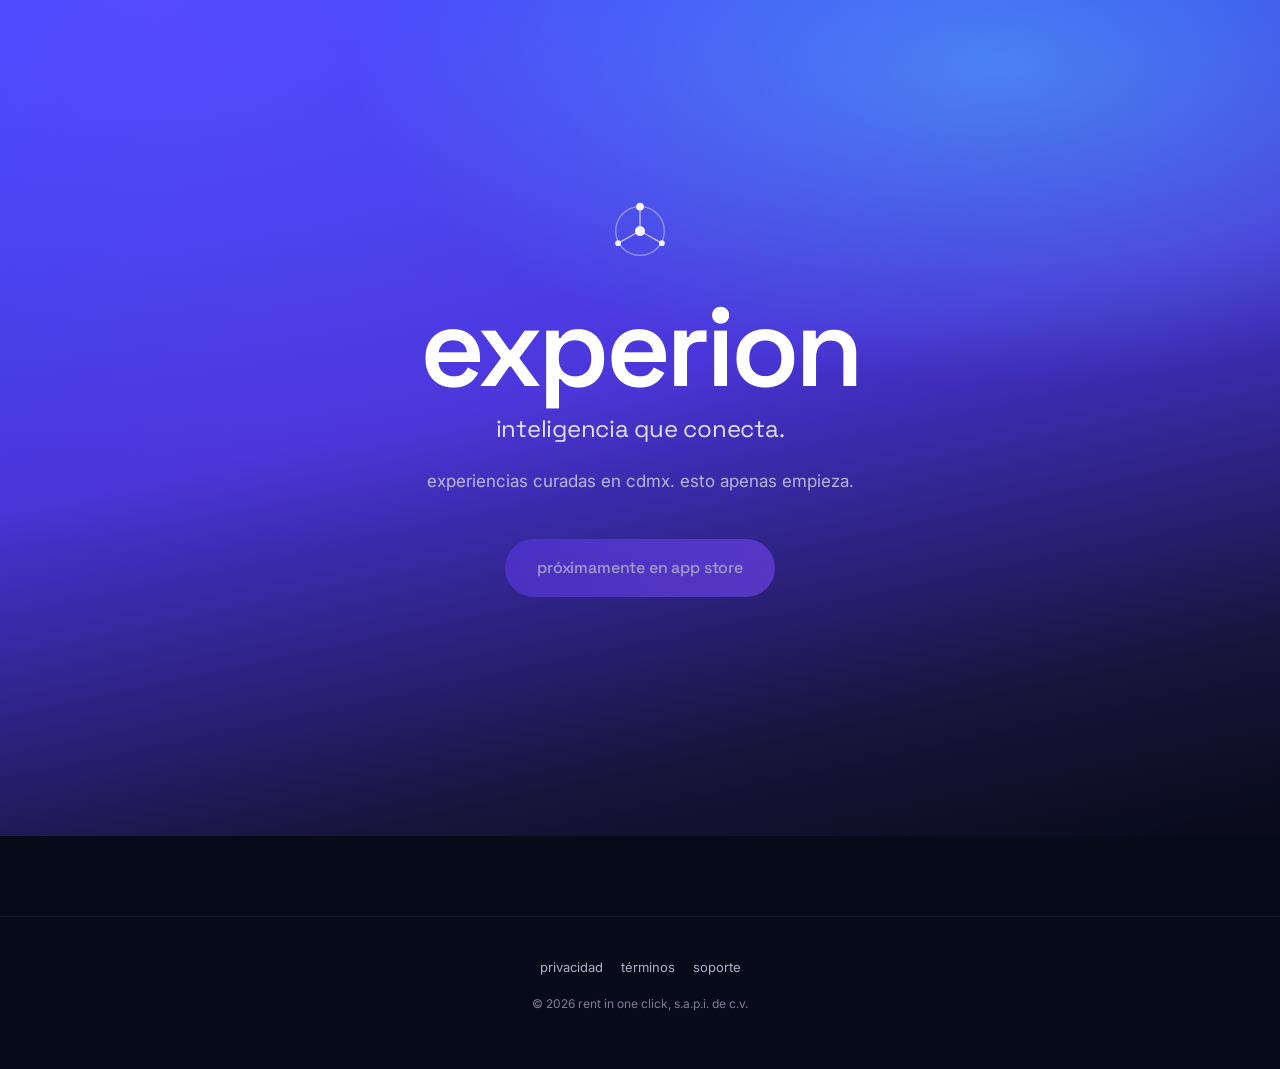
==== index.html @ 3d5076f8 "init: mini-sitio legal experion (4 páginas, DS Electric)" ====
<!doctype html>
<html lang="es-MX">
<head>
  <meta charset="utf-8" />
  <meta name="viewport" content="width=device-width, initial-scale=1, viewport-fit=cover" />
  <meta name="theme-color" content="#070A18" />
  <title>experion — inteligencia que conecta</title>
  <meta name="description" content="experiencias curadas en cdmx. esto apenas empieza." />
  <meta property="og:title" content="experion" />
  <meta property="og:description" content="inteligencia que conecta. experiencias curadas en cdmx." />
  <meta property="og:type" content="website" />
  <meta property="og:url" content="https://experion.app/" />
  <link rel="icon" href="assets/experion-mark.svg" type="image/svg+xml" />
  <link rel="preconnect" href="https://fonts.googleapis.com" />
  <link rel="preconnect" href="https://fonts.gstatic.com" crossorigin />
  <link href="https://fonts.googleapis.com/css2?family=Space+Grotesk:wght@400;500;600;700&family=Inter:wght@300;400;500;600;700&display=swap" rel="stylesheet" />
  <link rel="stylesheet" href="assets/site.css" />
</head>
<body>
  <section class="hero">
    <img src="assets/experion-mark.svg" alt="experion" class="seal" />
    <h1>experion</h1>
    <p class="tagline">inteligencia que conecta.</p>
    <p class="subtitle">experiencias curadas en cdmx. esto apenas empieza.</p>
    <a class="btn-primary" aria-disabled="true" tabindex="-1">próximamente en app store</a>
  </section>

  <footer class="footer">
    <div class="links">
      <a href="privacidad.html">privacidad</a>
      <a href="terminos.html">términos</a>
      <a href="soporte.html">soporte</a>
    </div>
    <div class="legal">© 2026 rent in one click, s.a.p.i. de c.v.</div>
  </footer>
</body>
</html>
---- assets/site.css ----
/* Experion — design system "Electric" inline para el sitio.
 * Fuente canónica: monorepo/brand/BRAND.md. */

:root {
  --ink-900: #04060F;
  --ink-800: #070A18;
  --ink-700: #0A0E26;
  --ink-400: #2A355F;
  --fog-300: #A9B2C8;
  --cloud-200: #F4F6FC;

  --electric: #2348FF;
  --violet: #7C4DFF;
  --violet-deep: #5A39E6;
  --cyan: #5FD0FF;
  --positive: #3FD8A4;

  --gradient-signature:
    radial-gradient(120% 90% at 78% 8%, rgba(95,208,255,0.45) 0%, rgba(95,208,255,0) 42%),
    radial-gradient(130% 120% at 12% 0%, rgba(124,77,255,0.55) 0%, rgba(124,77,255,0) 55%),
    linear-gradient(168deg, #2348FF 0%, #4733D6 46%, #16133A 82%, #070A18 100%);

  --shadow-violet: 0 14px 38px -10px rgba(124, 77, 255, 0.55);
}

* { box-sizing: border-box; margin: 0; padding: 0; }

html {
  background: var(--ink-800);
  scroll-behavior: smooth;
}

body {
  font-family: 'Inter', system-ui, -apple-system, sans-serif;
  background: var(--ink-800);
  color: #ffffff;
  line-height: 1.6;
  font-size: 16px;
  -webkit-font-smoothing: antialiased;
  -moz-osx-font-smoothing: grayscale;
  min-height: 100vh;
  overflow-x: hidden;
}

a { color: var(--cyan); text-decoration: none; transition: color 120ms ease; }
a:hover { color: #8be0ff; }

::selection { background: rgba(124, 77, 255, 0.45); color: #fff; }

/* ──────────────────────────────────────────────────────────────────────────
   NAV (compartido por todas las páginas)
────────────────────────────────────────────────────────────────────────── */
.nav {
  position: sticky; top: 0; z-index: 50;
  display: flex; align-items: center; justify-content: space-between;
  padding: 18px 24px;
  background: rgba(7, 10, 24, 0.65);
  backdrop-filter: blur(18px);
  -webkit-backdrop-filter: blur(18px);
  border-bottom: 1px solid rgba(255, 255, 255, 0.06);
}
.nav .brand {
  display: flex; align-items: center; gap: 10px;
  text-decoration: none; color: #fff;
}
.nav .brand img { width: 22px; height: 22px; }
.nav .brand span {
  font-family: 'Space Grotesk', sans-serif;
  font-weight: 600;
  letter-spacing: -0.02em;
  font-size: 18px;
}
.nav .links { display: flex; gap: 22px; font-size: 14px; }
.nav .links a { color: var(--fog-300); }
.nav .links a:hover { color: #fff; }
@media (max-width: 540px) {
  .nav { padding: 14px 18px; }
  .nav .links { gap: 14px; font-size: 13px; }
}

/* ──────────────────────────────────────────────────────────────────────────
   FOOTER (compartido)
────────────────────────────────────────────────────────────────────────── */
.footer {
  margin-top: 80px;
  padding: 40px 24px 56px;
  border-top: 1px solid rgba(255, 255, 255, 0.06);
  color: var(--fog-300);
  font-size: 13px;
  display: flex; flex-direction: column; gap: 16px;
  align-items: center;
  text-align: center;
}
.footer .links { display: flex; gap: 18px; flex-wrap: wrap; justify-content: center; }
.footer .links a { color: var(--fog-300); }
.footer .links a:hover { color: #fff; }
.footer .legal { font-size: 12px; opacity: 0.7; }

/* ──────────────────────────────────────────────────────────────────────────
   HERO (landing)
────────────────────────────────────────────────────────────────────────── */
.hero {
  min-height: calc(100vh - 64px);
  display: flex; flex-direction: column;
  align-items: center; justify-content: center;
  padding: 80px 24px 120px;
  text-align: center;
  background: var(--gradient-signature);
  position: relative;
  overflow: hidden;
}
.hero::after {
  /* grano sutil */
  content: ""; position: absolute; inset: 0;
  background: url("data:image/svg+xml;utf8,<svg xmlns='http://www.w3.org/2000/svg' width='200' height='200'><filter id='n'><feTurbulence type='fractalNoise' baseFrequency='0.9' numOctaves='2' stitchTiles='stitch'/><feColorMatrix values='0 0 0 0 1  0 0 0 0 1  0 0 0 0 1  0 0 0 0.04 0'/></filter><rect width='100%25' height='100%25' filter='url(%23n)'/></svg>");
  opacity: 0.5;
  pointer-events: none;
  mix-blend-mode: overlay;
}
.hero > * { position: relative; z-index: 1; }

.hero .seal { width: 64px; height: 64px; margin-bottom: 32px; opacity: 0.95; }

.hero h1 {
  font-family: 'Space Grotesk', sans-serif;
  font-weight: 600;
  font-size: clamp(56px, 12vw, 112px);
  letter-spacing: -0.04em;
  line-height: 0.95;
  color: #ffffff;
  margin-bottom: 8px;
}

.hero .tagline {
  font-family: 'Space Grotesk', sans-serif;
  font-weight: 400;
  font-size: clamp(18px, 3.2vw, 24px);
  color: rgba(255, 255, 255, 0.85);
  letter-spacing: -0.01em;
  margin-bottom: 20px;
}

.hero .subtitle {
  font-size: clamp(15px, 2.4vw, 17px);
  color: rgba(255, 255, 255, 0.65);
  max-width: 480px;
  margin-bottom: 44px;
}

.btn-primary {
  display: inline-block;
  background: linear-gradient(135deg, var(--violet-deep), var(--violet));
  color: #ffffff;
  font-family: 'Space Grotesk', sans-serif;
  font-weight: 500;
  font-size: 16px;
  letter-spacing: -0.01em;
  padding: 16px 32px;
  border-radius: 999px;
  border: none;
  cursor: pointer;
  box-shadow: var(--shadow-violet);
  transition: transform 120ms ease, box-shadow 120ms ease, opacity 120ms ease;
  text-decoration: none;
}
.btn-primary:hover:not(:disabled) {
  transform: translateY(-1px);
  box-shadow: 0 18px 44px -10px rgba(124, 77, 255, 0.72);
  color: #ffffff;
}
.btn-primary:disabled,
.btn-primary[aria-disabled="true"] {
  opacity: 0.55;
  cursor: not-allowed;
  box-shadow: none;
  pointer-events: none;
}

/* ──────────────────────────────────────────────────────────────────────────
   PÁGINAS LEGALES + SOPORTE
────────────────────────────────────────────────────────────────────────── */
.page {
  max-width: 720px;
  margin: 0 auto;
  padding: 64px 24px 32px;
}
.page .eyebrow {
  font-size: 11px;
  letter-spacing: 0.12em;
  text-transform: uppercase;
  color: var(--cyan);
  font-weight: 500;
  margin-bottom: 14px;
}
.page h1 {
  font-family: 'Space Grotesk', sans-serif;
  font-weight: 600;
  font-size: clamp(32px, 6vw, 44px);
  letter-spacing: -0.03em;
  line-height: 1.05;
  margin-bottom: 12px;
  color: #ffffff;
}
.page .updated {
  color: var(--fog-300);
  font-size: 14px;
  margin-bottom: 40px;
}
.page h2 {
  font-family: 'Space Grotesk', sans-serif;
  font-weight: 600;
  font-size: 22px;
  letter-spacing: -0.02em;
  color: #ffffff;
  margin-top: 36px;
  margin-bottom: 12px;
}
.page h3 {
  font-family: 'Space Grotesk', sans-serif;
  font-weight: 500;
  font-size: 17px;
  color: #ffffff;
  margin-top: 22px;
  margin-bottom: 8px;
}
.page p {
  color: rgba(255, 255, 255, 0.82);
  margin-bottom: 14px;
  font-size: 16px;
  line-height: 1.7;
}
.page strong { color: #ffffff; font-weight: 600; }
.page ul {
  margin: 8px 0 18px 22px;
  color: rgba(255, 255, 255, 0.82);
}
.page ul li { margin-bottom: 6px; line-height: 1.6; }

.page-back {
  display: inline-block;
  margin-top: 8px;
  color: var(--fog-300);
  font-size: 14px;
}
.page-back:hover { color: var(--cyan); }

/* Soporte — card destacada */
.support-card {
  background: rgba(255, 255, 255, 0.05);
  border: 1px solid rgba(255, 255, 255, 0.1);
  border-radius: 24px;
  padding: 36px 32px;
  margin: 32px 0;
  backdrop-filter: blur(20px);
}
.support-card .email {
  font-family: 'Space Grotesk', sans-serif;
  font-size: clamp(22px, 5vw, 30px);
  font-weight: 500;
  letter-spacing: -0.02em;
  color: var(--cyan);
  display: inline-block;
  margin: 8px 0 16px;
  word-break: break-all;
}
.support-card .response-time {
  color: var(--fog-300);
  font-size: 14px;
}
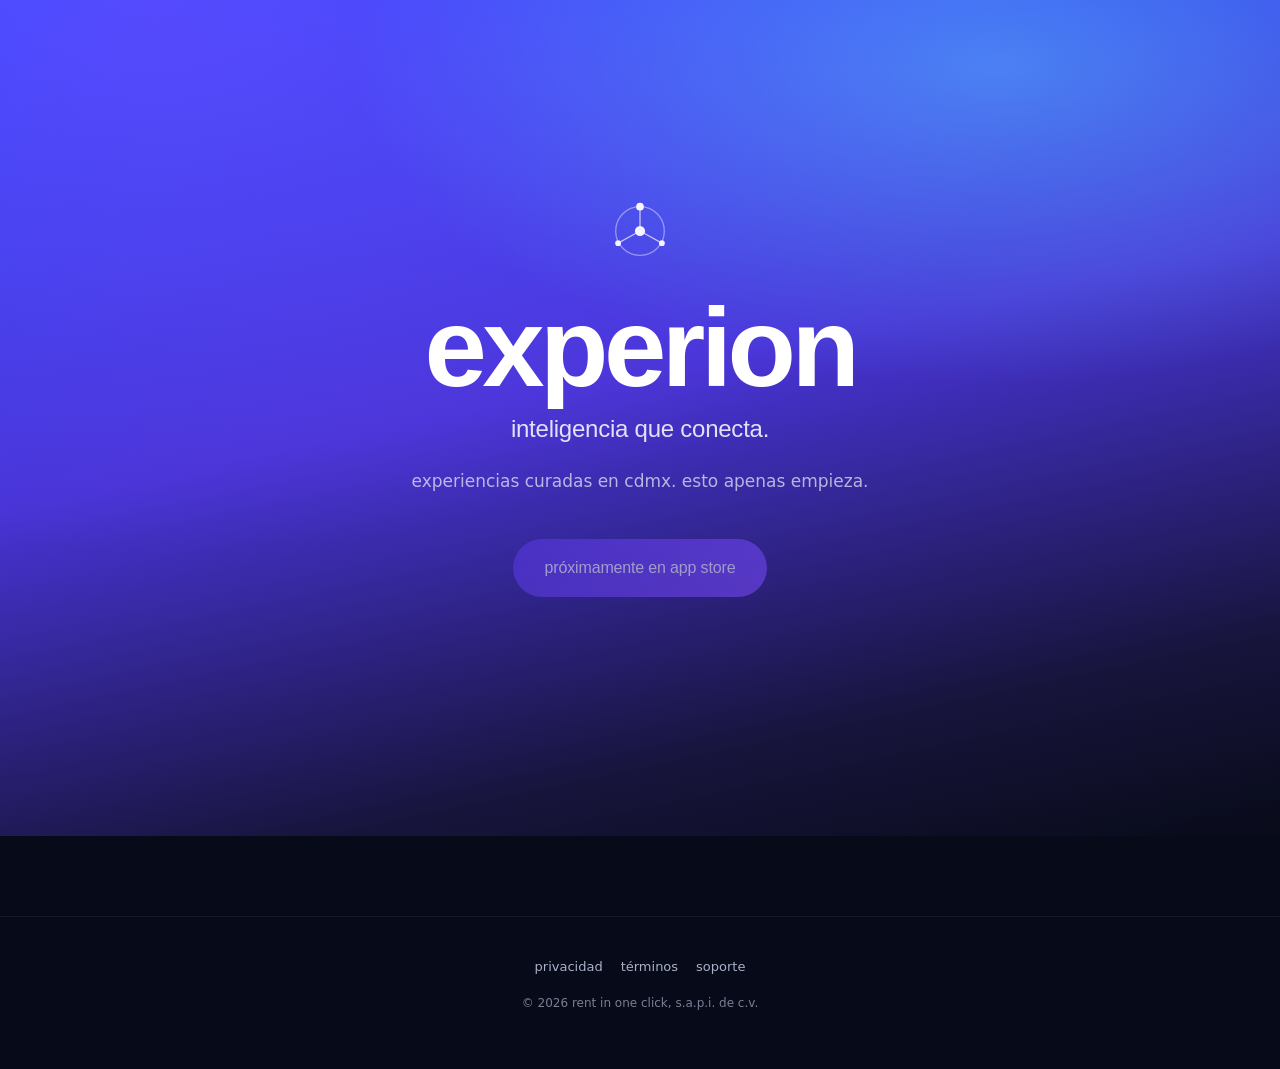
==== commit beb09912: "feat(security): CSP meta en sitio legal Agrega <meta http-equiv=Content-Security-Policy> a las 4 pág" ====
--- a/index.html
+++ b/index.html
@@ -2,6 +2,12 @@
 <html lang="es-MX">
 <head>
   <meta charset="utf-8" />
+  <!-- CSP (endurecimiento de seguridad). Nota: servido vía <meta> porque GitHub
+       Pages no permite headers HTTP. Limitación conocida: frame-ancestors es
+       IGNORADO por el browser cuando la CSP viene en <meta> (solo aplica como
+       header HTTP). Se incluye para documentar intención; el anti-clickjacking
+       real requiere servir el sitio detrás de un proxy/CDN (Cloudflare/Netlify). -->
+  <meta http-equiv="Content-Security-Policy" content="default-src 'self'; script-src 'none'; style-src 'self' https://fonts.googleapis.com; font-src 'self' https://fonts.gstatic.com; img-src 'self' data:; base-uri 'self'; form-action 'self'; frame-ancestors 'none'" />
   <meta name="viewport" content="width=device-width, initial-scale=1, viewport-fit=cover" />
   <meta name="theme-color" content="#070A18" />
   <title>experion — inteligencia que conecta</title>
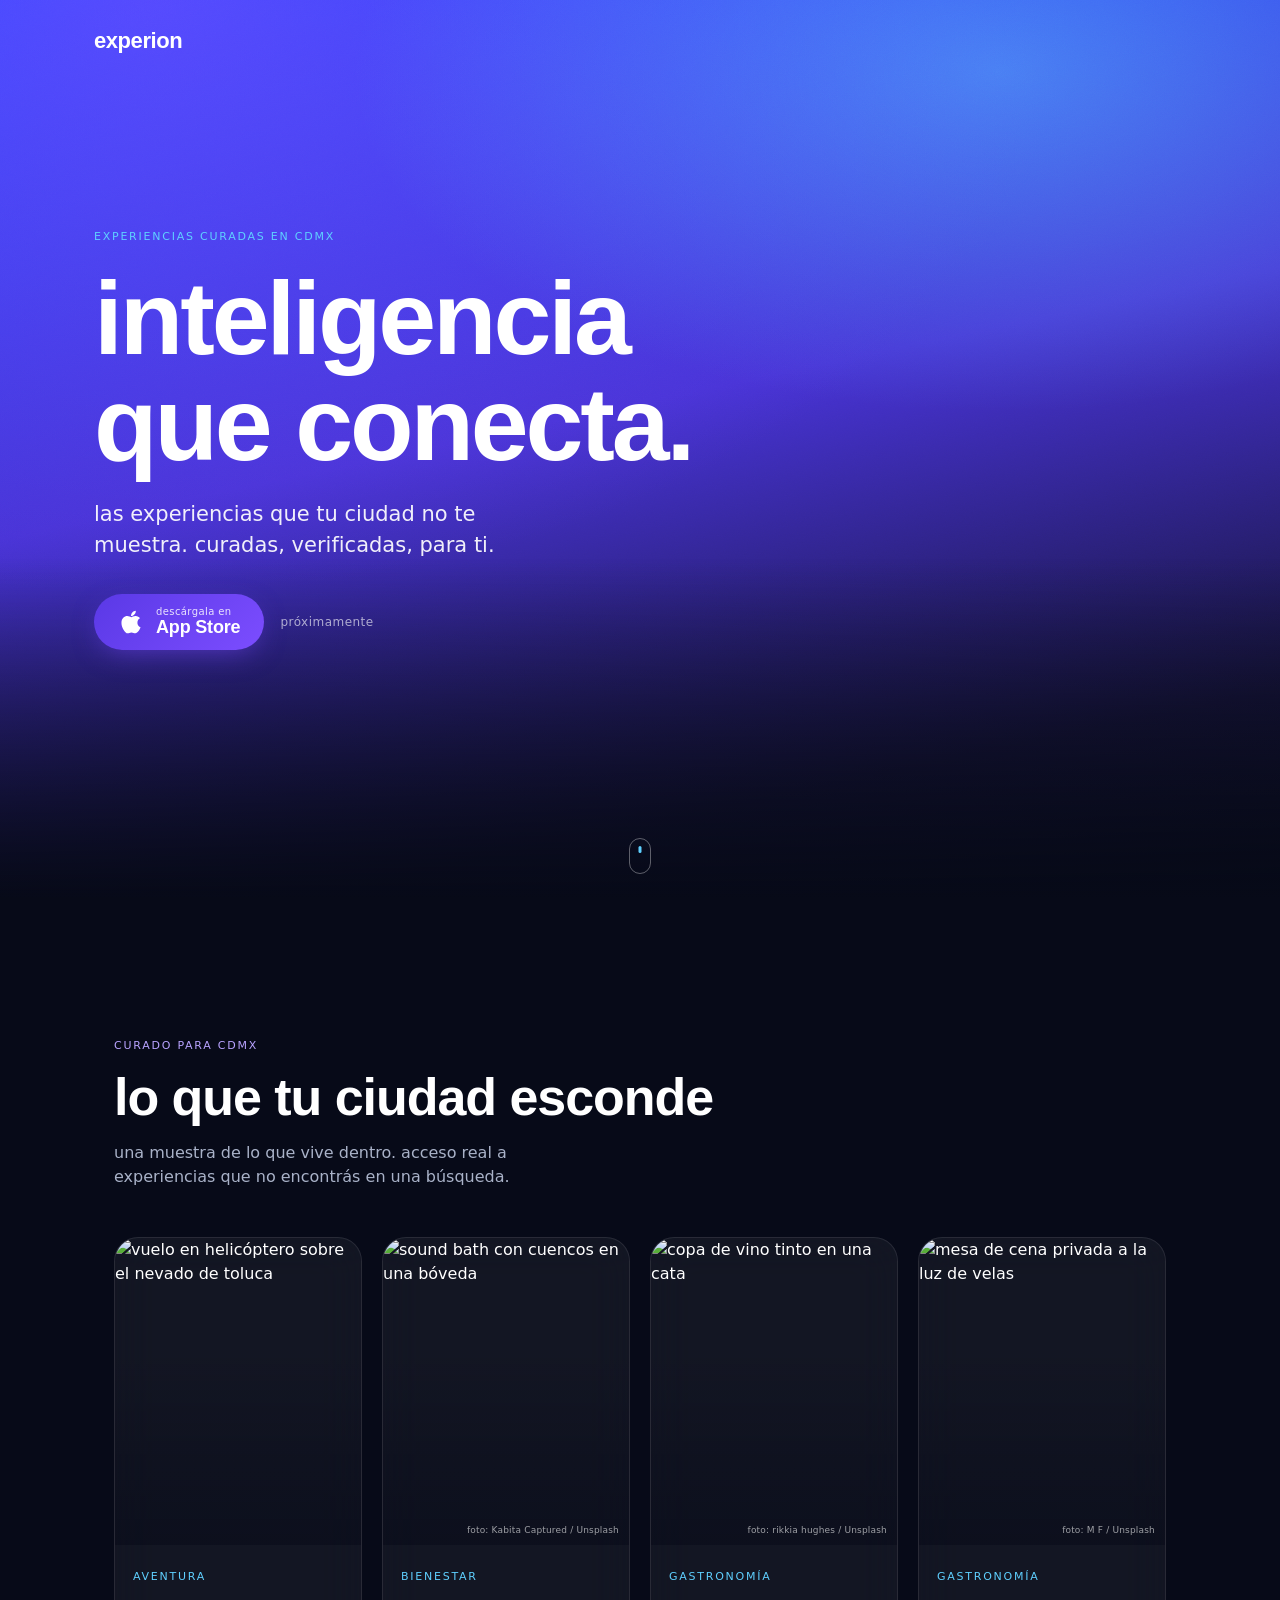
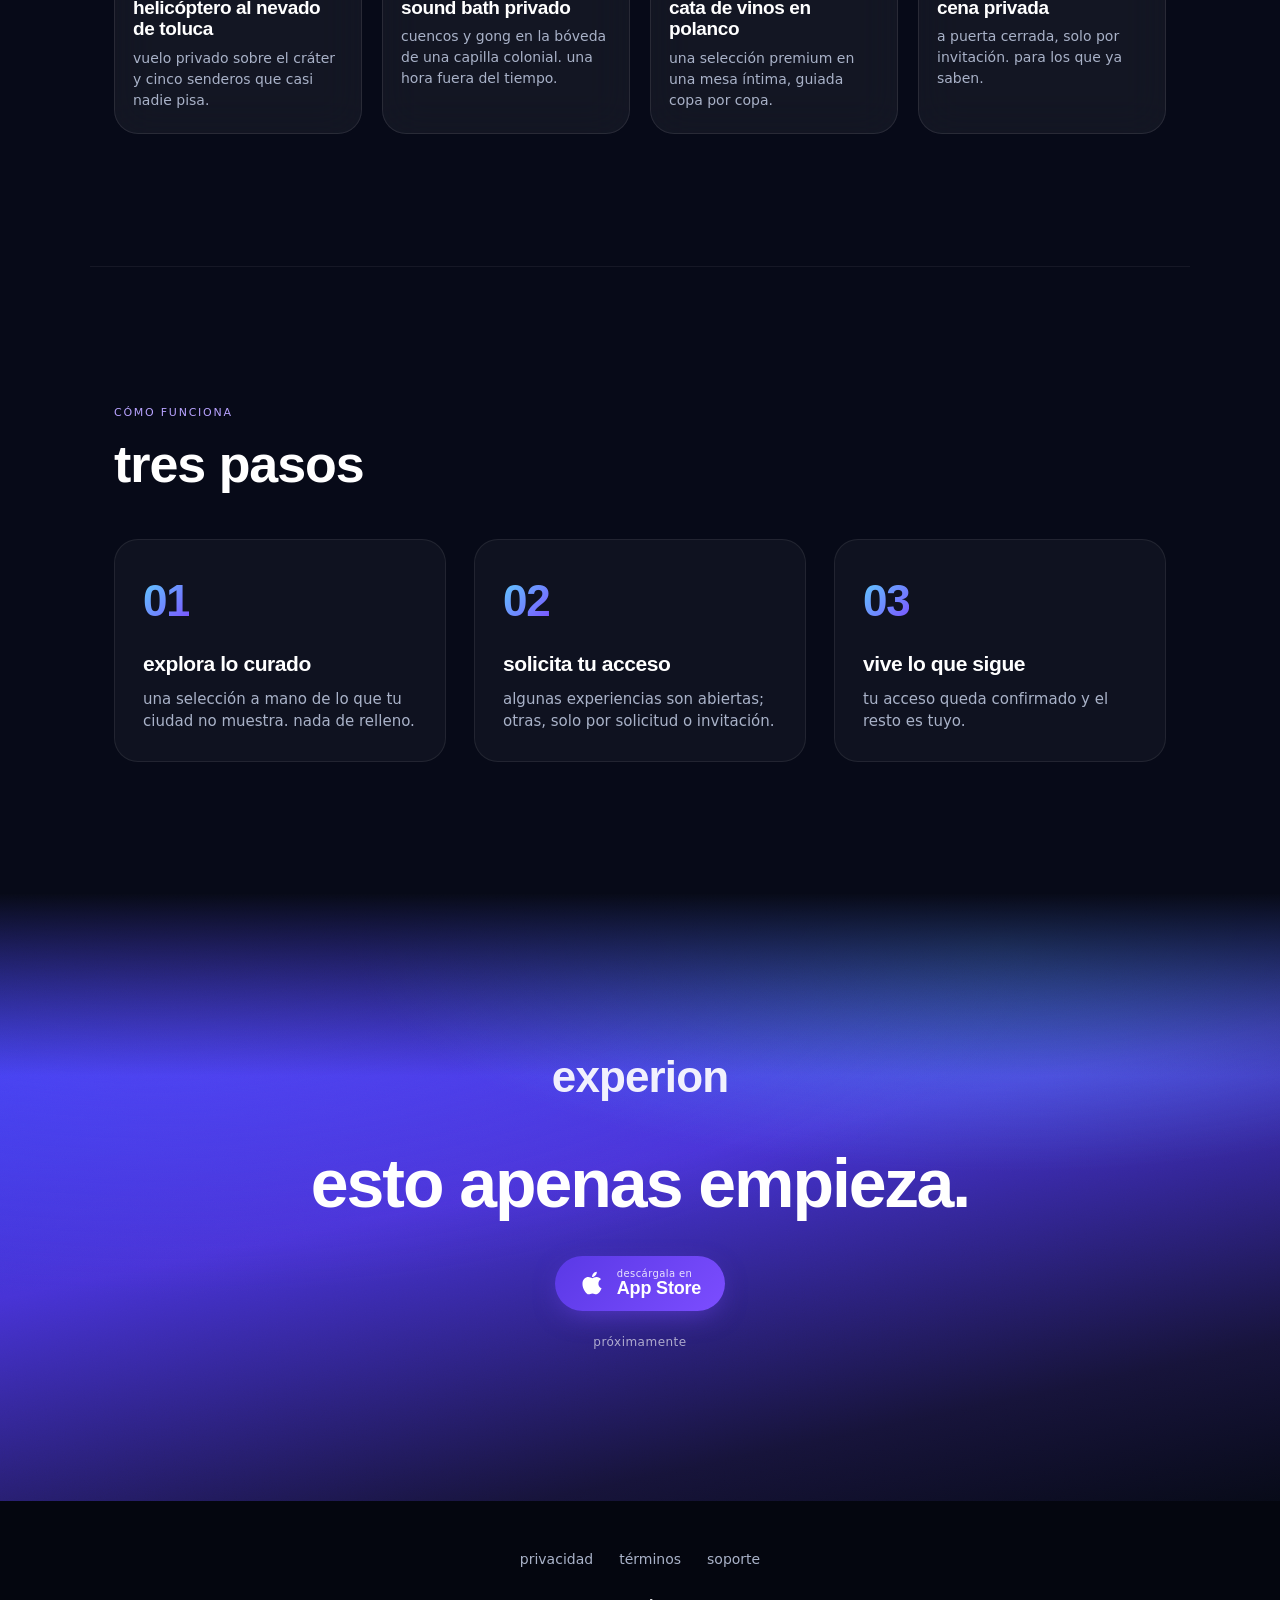
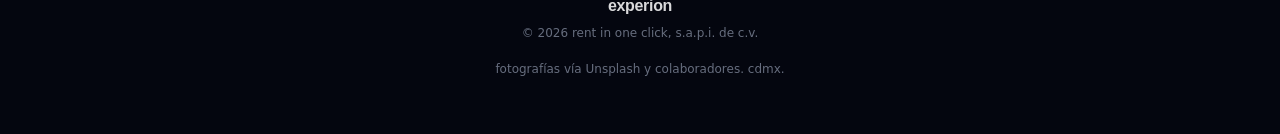
==== commit 39a9c491: "feat(landing): rediseño nivel producción de la landing Hero full-screen con gradiente firma + grano," ====
--- a/index.html
+++ b/index.html
@@ -7,37 +7,156 @@
        IGNORADO por el browser cuando la CSP viene en <meta> (solo aplica como
        header HTTP). Se incluye para documentar intención; el anti-clickjacking
        real requiere servir el sitio detrás de un proxy/CDN (Cloudflare/Netlify). -->
-  <meta http-equiv="Content-Security-Policy" content="default-src 'self'; script-src 'none'; style-src 'self' https://fonts.googleapis.com; font-src 'self' https://fonts.gstatic.com; img-src 'self' data:; base-uri 'self'; form-action 'self'; frame-ancestors 'none'" />
+  <meta http-equiv="Content-Security-Policy" content="default-src 'self'; script-src 'none'; style-src 'self' https://fonts.googleapis.com; font-src 'self' https://fonts.gstatic.com; img-src 'self' data: https://images.unsplash.com https://ouebsazcvcrdccdfforf.supabase.co; base-uri 'self'; form-action 'self'; frame-ancestors 'none'" />
   <meta name="viewport" content="width=device-width, initial-scale=1, viewport-fit=cover" />
   <meta name="theme-color" content="#070A18" />
   <title>experion — inteligencia que conecta</title>
-  <meta name="description" content="experiencias curadas en cdmx. esto apenas empieza." />
+  <meta name="description" content="las experiencias que tu ciudad no te muestra. curadas, verificadas, para ti. experiencias premium en cdmx." />
   <meta property="og:title" content="experion" />
-  <meta property="og:description" content="inteligencia que conecta. experiencias curadas en cdmx." />
+  <meta property="og:description" content="inteligencia que conecta. las experiencias que tu ciudad no te muestra, curadas para cdmx." />
   <meta property="og:type" content="website" />
   <meta property="og:url" content="https://experion.app/" />
   <link rel="icon" href="assets/experion-mark.svg" type="image/svg+xml" />
   <link rel="preconnect" href="https://fonts.googleapis.com" />
   <link rel="preconnect" href="https://fonts.gstatic.com" crossorigin />
   <link href="https://fonts.googleapis.com/css2?family=Space+Grotesk:wght@400;500;600;700&family=Inter:wght@300;400;500;600;700&display=swap" rel="stylesheet" />
-  <link rel="stylesheet" href="assets/site.css" />
+  <link rel="stylesheet" href="assets/landing.css" />
 </head>
 <body>
-  <section class="hero">
-    <img src="assets/experion-mark.svg" alt="experion" class="seal" />
-    <h1>experion</h1>
-    <p class="tagline">inteligencia que conecta.</p>
-    <p class="subtitle">experiencias curadas en cdmx. esto apenas empieza.</p>
-    <a class="btn-primary" aria-disabled="true" tabindex="-1">próximamente en app store</a>
+
+  <!-- ============ HERO ============ -->
+  <header class="hero">
+    <div class="grain" aria-hidden="true"></div>
+    <nav class="nav">
+      <span class="wordmark">experion</span>
+    </nav>
+    <div class="hero__inner">
+      <span class="eyebrow">experiencias curadas en cdmx</span>
+      <h1 class="hero__title">inteligencia<br />que conecta.</h1>
+      <p class="hero__sub">las experiencias que tu ciudad no te muestra. curadas, verificadas, para ti.</p>
+      <div class="hero__cta">
+        <a class="btn-appstore" role="button" aria-disabled="true" tabindex="-1" aria-label="descárgala en app store (próximamente)">
+          <svg class="btn-appstore__logo" viewBox="0 0 384 512" aria-hidden="true" focusable="false"><path d="M318.7 268.7c-.2-36.7 16.4-64.4 50-84.8-18.8-26.9-47.2-41.7-84.7-44.6-35.5-2.8-74.3 20.7-88.5 20.7-15 0-49.4-19.7-76.4-19.7C63.3 141.2 4 184.8 4 273.5q0 39.3 14.4 81.2c12.8 36.7 59 126.7 107.2 125.2 25.2-.6 43-17.9 75.8-17.9 31.8 0 48.3 17.9 76.4 17.9 48.6-.7 90.4-82.5 102.6-119.3-65.2-30.7-61.7-90-61.7-91.9zm-56.6-164.2c27.3-32.4 24.8-61.9 24-72.5-24.1 1.4-52 16.4-67.9 34.9-17.5 19.8-27.8 44.3-25.6 71.9 26.1 2 49.9-11.4 69.5-34.3z"/></svg>
+          <span class="btn-appstore__txt">
+            <small>descárgala en</small>
+            <strong>App Store</strong>
+          </span>
+        </a>
+        <span class="hero__hint">próximamente</span>
+      </div>
+    </div>
+    <div class="hero__scroll" aria-hidden="true"><span></span></div>
+  </header>
+
+  <!-- ============ EXPERIENCIAS DESTACADAS ============ -->
+  <section class="section reveal" id="experiencias">
+    <span class="eyebrow eyebrow--violet">curado para cdmx</span>
+    <h2 class="section__title">lo que tu ciudad esconde</h2>
+    <p class="section__lead">una muestra de lo que vive dentro. acceso real a experiencias que no encontrás en una búsqueda.</p>
+
+    <div class="cards">
+      <article class="card">
+        <div class="card__media">
+          <img src="https://ouebsazcvcrdccdfforf.supabase.co/storage/v1/object/public/experience-photos/experience/3a2ec072-90a6-41b0-b650-17518ed16ef8/1779746246552-heli1.jpg" alt="vuelo en helicóptero sobre el nevado de toluca" loading="lazy" />
+        </div>
+        <div class="card__body">
+          <span class="eyebrow eyebrow--cyan">aventura</span>
+          <h3 class="card__title">helicóptero al nevado de toluca</h3>
+          <p class="card__desc">vuelo privado sobre el cráter y cinco senderos que casi nadie pisa.</p>
+        </div>
+      </article>
+
+      <article class="card">
+        <div class="card__media">
+          <img src="https://images.unsplash.com/photo-1760691313751-98262affa4f9?crop=entropy&cs=tinysrgb&fit=max&fm=jpg&q=80&w=1080" alt="sound bath con cuencos en una bóveda" loading="lazy" />
+          <span class="card__credit">foto: Kabita Captured / Unsplash</span>
+        </div>
+        <div class="card__body">
+          <span class="eyebrow eyebrow--cyan">bienestar</span>
+          <h3 class="card__title">sound bath privado</h3>
+          <p class="card__desc">cuencos y gong en la bóveda de una capilla colonial. una hora fuera del tiempo.</p>
+        </div>
+      </article>
+
+      <article class="card">
+        <div class="card__media">
+          <img src="https://images.unsplash.com/photo-1621644894301-cd6b2eaca610?crop=entropy&cs=tinysrgb&fit=max&fm=jpg&q=80&w=1080" alt="copa de vino tinto en una cata" loading="lazy" />
+          <span class="card__credit">foto: rikkia hughes / Unsplash</span>
+        </div>
+        <div class="card__body">
+          <span class="eyebrow eyebrow--cyan">gastronomía</span>
+          <h3 class="card__title">cata de vinos en polanco</h3>
+          <p class="card__desc">una selección premium en una mesa íntima, guiada copa por copa.</p>
+        </div>
+      </article>
+
+      <article class="card">
+        <div class="card__media">
+          <img src="https://images.unsplash.com/photo-1536392706976-e486e2ba97af?crop=entropy&cs=tinysrgb&fit=max&fm=jpg&q=80&w=1080" alt="mesa de cena privada a la luz de velas" loading="lazy" />
+          <span class="card__credit">foto: M F / Unsplash</span>
+        </div>
+        <div class="card__body">
+          <span class="eyebrow eyebrow--cyan">gastronomía</span>
+          <h3 class="card__title">cena privada</h3>
+          <p class="card__desc">a puerta cerrada, solo por invitación. para los que ya saben.</p>
+        </div>
+      </article>
+    </div>
   </section>
 
+  <!-- ============ CÓMO FUNCIONA ============ -->
+  <section class="section how reveal" id="como-funciona">
+    <span class="eyebrow eyebrow--violet">cómo funciona</span>
+    <h2 class="section__title">tres pasos</h2>
+    <ol class="steps">
+      <li class="step">
+        <span class="step__num">01</span>
+        <h3 class="step__title">explora lo curado</h3>
+        <p class="step__desc">una selección a mano de lo que tu ciudad no muestra. nada de relleno.</p>
+      </li>
+      <li class="step">
+        <span class="step__num">02</span>
+        <h3 class="step__title">solicita tu acceso</h3>
+        <p class="step__desc">algunas experiencias son abiertas; otras, solo por solicitud o invitación.</p>
+      </li>
+      <li class="step">
+        <span class="step__num">03</span>
+        <h3 class="step__title">vive lo que sigue</h3>
+        <p class="step__desc">tu acceso queda confirmado y el resto es tuyo.</p>
+      </li>
+    </ol>
+  </section>
+
+  <!-- ============ CTA FINAL ============ -->
+  <section class="cta">
+    <div class="grain" aria-hidden="true"></div>
+    <div class="cta__inner">
+      <span class="wordmark wordmark--lg">experion</span>
+      <h2 class="cta__title">esto apenas empieza.</h2>
+      <a class="btn-appstore" role="button" aria-disabled="true" tabindex="-1" aria-label="descárgala en app store (próximamente)">
+        <svg class="btn-appstore__logo" viewBox="0 0 384 512" aria-hidden="true" focusable="false"><path d="M318.7 268.7c-.2-36.7 16.4-64.4 50-84.8-18.8-26.9-47.2-41.7-84.7-44.6-35.5-2.8-74.3 20.7-88.5 20.7-15 0-49.4-19.7-76.4-19.7C63.3 141.2 4 184.8 4 273.5q0 39.3 14.4 81.2c12.8 36.7 59 126.7 107.2 125.2 25.2-.6 43-17.9 75.8-17.9 31.8 0 48.3 17.9 76.4 17.9 48.6-.7 90.4-82.5 102.6-119.3-65.2-30.7-61.7-90-61.7-91.9zm-56.6-164.2c27.3-32.4 24.8-61.9 24-72.5-24.1 1.4-52 16.4-67.9 34.9-17.5 19.8-27.8 44.3-25.6 71.9 26.1 2 49.9-11.4 69.5-34.3z"/></svg>
+        <span class="btn-appstore__txt">
+          <small>descárgala en</small>
+          <strong>App Store</strong>
+        </span>
+      </a>
+      <span class="hero__hint">próximamente</span>
+    </div>
+  </section>
+
+  <!-- ============ FOOTER ============ -->
   <footer class="footer">
-    <div class="links">
+    <div class="footer__links">
       <a href="privacidad.html">privacidad</a>
       <a href="terminos.html">términos</a>
       <a href="soporte.html">soporte</a>
     </div>
-    <div class="legal">© 2026 rent in one click, s.a.p.i. de c.v.</div>
+    <div class="footer__meta">
+      <span class="footer__brand">experion</span>
+      <span class="footer__legal">© 2026 rent in one click, s.a.p.i. de c.v.</span>
+    </div>
+    <p class="footer__credit">fotografías vía Unsplash y colaboradores. cdmx.</p>
   </footer>
+
 </body>
 </html>
--- a/assets/landing.css
+++ b/assets/landing.css
@@ -0,0 +1,257 @@
+/* experion — landing. DS Electric. Solo para index.html (las legales usan site.css). */
+
+:root {
+  --ink-800: #070A18;
+  --ink-900: #04060F;
+  --ink-700: #0A0E26;
+  --ink-border: #2A355F;
+  --electric: #2348FF;
+  --violet: #7C4DFF;
+  --violet-deep: #5A39E6;
+  --cyan: #5FD0FF;
+  --fog: #A9B2C8;
+  --white: #ffffff;
+  --grad-signature:
+    radial-gradient(120% 90% at 78% 8%, rgba(95,208,255,0.45) 0%, rgba(95,208,255,0) 42%),
+    radial-gradient(130% 120% at 12% 0%, rgba(124,77,255,0.55) 0%, rgba(124,77,255,0) 55%),
+    linear-gradient(168deg, #2348FF 0%, #4733D6 46%, #16133A 82%, #070A18 100%);
+}
+
+* { box-sizing: border-box; margin: 0; padding: 0; }
+
+html { scroll-behavior: smooth; -webkit-text-size-adjust: 100%; }
+
+body {
+  background: var(--ink-800);
+  color: var(--white);
+  font-family: 'Inter', system-ui, sans-serif;
+  font-weight: 400;
+  line-height: 1.5;
+  -webkit-font-smoothing: antialiased;
+  overflow-x: hidden;
+}
+
+img { display: block; max-width: 100%; }
+
+/* ---- grano sutil (overlay turbulence) ---- */
+.grain {
+  position: absolute; inset: 0; z-index: 1; pointer-events: none;
+  opacity: 0.06; mix-blend-mode: overlay;
+  background-image: url("data:image/svg+xml,%3Csvg xmlns='http://www.w3.org/2000/svg' width='160' height='160'%3E%3Cfilter id='n'%3E%3CfeTurbulence type='fractalNoise' baseFrequency='0.9' numOctaves='3' stitchTiles='stitch'/%3E%3C/filter%3E%3Crect width='100%25' height='100%25' filter='url(%23n)'/%3E%3C/svg%3E");
+}
+
+/* ---- tipografía base ---- */
+.eyebrow {
+  display: inline-block;
+  font-size: 11px; font-weight: 500; letter-spacing: 0.16em;
+  text-transform: uppercase; color: var(--cyan);
+}
+.eyebrow--violet { color: #b8a3ff; }
+.eyebrow--cyan { color: var(--cyan); }
+
+.wordmark {
+  font-family: 'Space Grotesk', sans-serif;
+  font-weight: 600; letter-spacing: -0.02em; font-size: 22px;
+  color: var(--white);
+}
+.wordmark--lg { font-size: clamp(28px, 6vw, 44px); display: block; opacity: 0.92; }
+
+/* ============ HERO ============ */
+.hero {
+  position: relative;
+  min-height: 100svh;
+  display: flex; flex-direction: column;
+  background: var(--grad-signature);
+  padding: 0 24px;
+  overflow: hidden;
+}
+.hero::after { /* viñeta inferior para fundir con el ink */
+  content: ""; position: absolute; left: 0; right: 0; bottom: 0; height: 38%;
+  background: linear-gradient(180deg, rgba(7,10,24,0) 0%, var(--ink-800) 100%);
+  z-index: 1; pointer-events: none;
+}
+
+.nav {
+  position: relative; z-index: 2;
+  display: flex; align-items: center;
+  padding: 24px 4px; max-width: 1100px; width: 100%; margin: 0 auto;
+}
+
+.hero__inner {
+  position: relative; z-index: 2;
+  margin: auto 0; max-width: 1100px; width: 100%;
+  padding: 0 4px 12vh;
+  margin-left: auto; margin-right: auto;
+  animation: rise 0.9s cubic-bezier(.2,.7,.2,1) both;
+}
+.hero__title {
+  font-family: 'Space Grotesk', sans-serif;
+  font-weight: 600; letter-spacing: -0.03em; line-height: 1.02;
+  font-size: clamp(48px, 12vw, 104px);
+  margin: 18px 0 0; text-transform: lowercase;
+}
+.hero__sub {
+  margin-top: 22px; max-width: 30ch;
+  font-size: clamp(17px, 2.4vw, 21px); line-height: 1.45;
+  color: rgba(255,255,255,0.92);
+}
+.hero__cta { margin-top: 34px; display: flex; align-items: center; gap: 16px; flex-wrap: wrap; }
+.hero__hint { font-size: 12px; letter-spacing: 0.04em; color: rgba(255,255,255,0.62); }
+
+.hero__scroll {
+  position: absolute; z-index: 2; bottom: 26px; left: 50%; transform: translateX(-50%);
+}
+.hero__scroll span {
+  display: block; width: 22px; height: 36px; border: 1.5px solid rgba(255,255,255,0.35);
+  border-radius: 999px; position: relative;
+}
+.hero__scroll span::after {
+  content: ""; position: absolute; top: 7px; left: 50%; transform: translateX(-50%);
+  width: 3px; height: 7px; border-radius: 2px; background: var(--cyan);
+  animation: scrolldot 1.6s ease-in-out infinite;
+}
+
+/* ============ BOTÓN APP STORE ============ */
+.btn-appstore {
+  display: inline-flex; align-items: center; gap: 12px;
+  padding: 13px 24px; border-radius: 999px;
+  background: linear-gradient(135deg, var(--violet-deep), var(--violet));
+  color: var(--white); text-decoration: none;
+  box-shadow: 0 8px 28px -8px rgba(124,77,255,0.55);
+  transition: transform 140ms ease, box-shadow 140ms ease;
+  cursor: not-allowed; /* placeholder hasta link real */
+  user-select: none;
+}
+.btn-appstore:hover { transform: translateY(-1px); box-shadow: 0 14px 38px -10px rgba(124,77,255,0.72); }
+.btn-appstore__logo { width: 26px; height: 26px; fill: var(--white); flex: none; }
+.btn-appstore__txt { display: flex; flex-direction: column; line-height: 1.05; text-align: left; }
+.btn-appstore__txt small { font-size: 10px; letter-spacing: 0.04em; opacity: 0.85; text-transform: lowercase; }
+.btn-appstore__txt strong { font-family: 'Space Grotesk', sans-serif; font-weight: 600; font-size: 18px; letter-spacing: -0.01em; }
+
+/* ============ SECCIONES ============ */
+.section {
+  max-width: 1100px; margin: 0 auto;
+  padding: clamp(72px, 12vw, 132px) 24px;
+}
+.section__title {
+  font-family: 'Space Grotesk', sans-serif; font-weight: 600;
+  font-size: clamp(30px, 5.5vw, 52px); letter-spacing: -0.02em; line-height: 1.05;
+  text-transform: lowercase; margin: 14px 0 0;
+}
+.section__lead { margin-top: 16px; max-width: 46ch; color: var(--fog); font-size: 16px; }
+
+/* ---- cards ---- */
+.cards {
+  margin-top: 48px;
+  display: grid; gap: 20px;
+  grid-template-columns: repeat(4, 1fr);
+}
+.card {
+  background: rgba(255,255,255,0.05);
+  border: 1px solid rgba(255,255,255,0.09);
+  border-radius: 24px; overflow: hidden;
+  backdrop-filter: blur(20px); -webkit-backdrop-filter: blur(20px);
+  transition: transform 200ms ease, border-color 200ms ease;
+}
+.card:hover { transform: translateY(-4px); border-color: rgba(124,77,255,0.45); }
+.card__media { position: relative; aspect-ratio: 4 / 5; overflow: hidden; }
+.card__media img { width: 100%; height: 100%; object-fit: cover; transition: transform 500ms ease; }
+.card:hover .card__media img { transform: scale(1.05); }
+.card__media::after {
+  content: ""; position: absolute; inset: 0;
+  background: linear-gradient(180deg, rgba(7,10,24,0) 35%, rgba(7,10,24,0.55) 100%);
+}
+.card__credit {
+  position: absolute; bottom: 8px; right: 10px; z-index: 2;
+  font-size: 9px; letter-spacing: 0.02em; color: rgba(255,255,255,0.6);
+}
+.card__body { padding: 18px 18px 22px; }
+.card__title {
+  font-family: 'Space Grotesk', sans-serif; font-weight: 600; letter-spacing: -0.02em;
+  font-size: 19px; line-height: 1.12; text-transform: lowercase; margin: 10px 0 8px;
+}
+.card__desc { font-size: 14px; color: var(--fog); line-height: 1.5; }
+
+/* ---- cómo funciona ---- */
+.how { border-top: 1px solid rgba(255,255,255,0.06); }
+.steps {
+  list-style: none; margin-top: 48px;
+  display: grid; gap: 28px; grid-template-columns: repeat(3, 1fr);
+}
+.step {
+  padding: 28px; border-radius: 24px;
+  background: rgba(255,255,255,0.035);
+  border: 1px solid rgba(255,255,255,0.08);
+}
+.step__num {
+  font-family: 'Space Grotesk', sans-serif; font-weight: 700;
+  font-size: 44px; letter-spacing: -0.03em;
+  background: linear-gradient(135deg, var(--cyan), var(--violet));
+  -webkit-background-clip: text; background-clip: text; color: transparent;
+}
+.step__title {
+  font-family: 'Space Grotesk', sans-serif; font-weight: 600; letter-spacing: -0.02em;
+  font-size: 21px; text-transform: lowercase; margin: 14px 0 8px;
+}
+.step__desc { color: var(--fog); font-size: 15px; }
+
+/* ============ CTA FINAL ============ */
+.cta {
+  position: relative; overflow: hidden;
+  background: var(--grad-signature);
+  text-align: center;
+  padding: clamp(80px, 14vw, 150px) 24px;
+}
+.cta::before { /* fundido superior desde el ink */
+  content: ""; position: absolute; left: 0; right: 0; top: 0; height: 30%;
+  background: linear-gradient(180deg, var(--ink-800) 0%, rgba(7,10,24,0) 100%);
+  z-index: 1; pointer-events: none;
+}
+.cta__inner { position: relative; z-index: 2; display: flex; flex-direction: column; align-items: center; gap: 22px; }
+.cta__title {
+  font-family: 'Space Grotesk', sans-serif; font-weight: 600;
+  font-size: clamp(34px, 7vw, 68px); letter-spacing: -0.03em; text-transform: lowercase;
+}
+
+/* ============ FOOTER ============ */
+.footer {
+  background: var(--ink-900);
+  padding: 48px 24px 56px; text-align: center;
+  display: flex; flex-direction: column; align-items: center; gap: 18px;
+}
+.footer__links { display: flex; gap: 26px; flex-wrap: wrap; justify-content: center; }
+.footer__links a {
+  color: var(--fog); text-decoration: none; font-size: 14px;
+  transition: color 140ms ease;
+}
+.footer__links a:hover { color: var(--cyan); }
+.footer__meta { display: flex; flex-direction: column; gap: 6px; margin-top: 6px; }
+.footer__brand { font-family: 'Space Grotesk', sans-serif; font-weight: 600; letter-spacing: -0.02em; color: rgba(255,255,255,0.85); }
+.footer__legal, .footer__credit { font-size: 12px; color: rgba(169,178,200,0.6); }
+
+/* ============ ANIMACIONES ============ */
+@keyframes rise { from { opacity: 0; transform: translateY(22px); } to { opacity: 1; transform: none; } }
+@keyframes scrolldot { 0%,100% { transform: translate(-50%,0); opacity: 1; } 50% { transform: translate(-50%,8px); opacity: 0.3; } }
+@keyframes reveal { from { opacity: 0; transform: translateY(34px); } to { opacity: 1; transform: none; } }
+
+/* scroll-reveal solo si el browser soporta scroll timelines → nunca esconde contenido en navegadores sin soporte */
+@supports (animation-timeline: view()) {
+  .reveal { animation: reveal linear both; animation-timeline: view(); animation-range: entry 5% cover 24%; }
+}
+
+@media (prefers-reduced-motion: reduce) {
+  *, .hero__inner, .reveal { animation: none !important; }
+  html { scroll-behavior: auto; }
+}
+
+/* ============ RESPONSIVE ============ */
+@media (max-width: 900px) {
+  .cards { grid-template-columns: repeat(2, 1fr); }
+  .steps { grid-template-columns: 1fr; gap: 16px; }
+}
+@media (max-width: 560px) {
+  .cards { grid-template-columns: 1fr; }
+  .hero__inner { padding-bottom: 16vh; }
+  .hero__title { font-size: clamp(44px, 15vw, 64px); }
+  .card__media { aspect-ratio: 16 / 11; }
+}
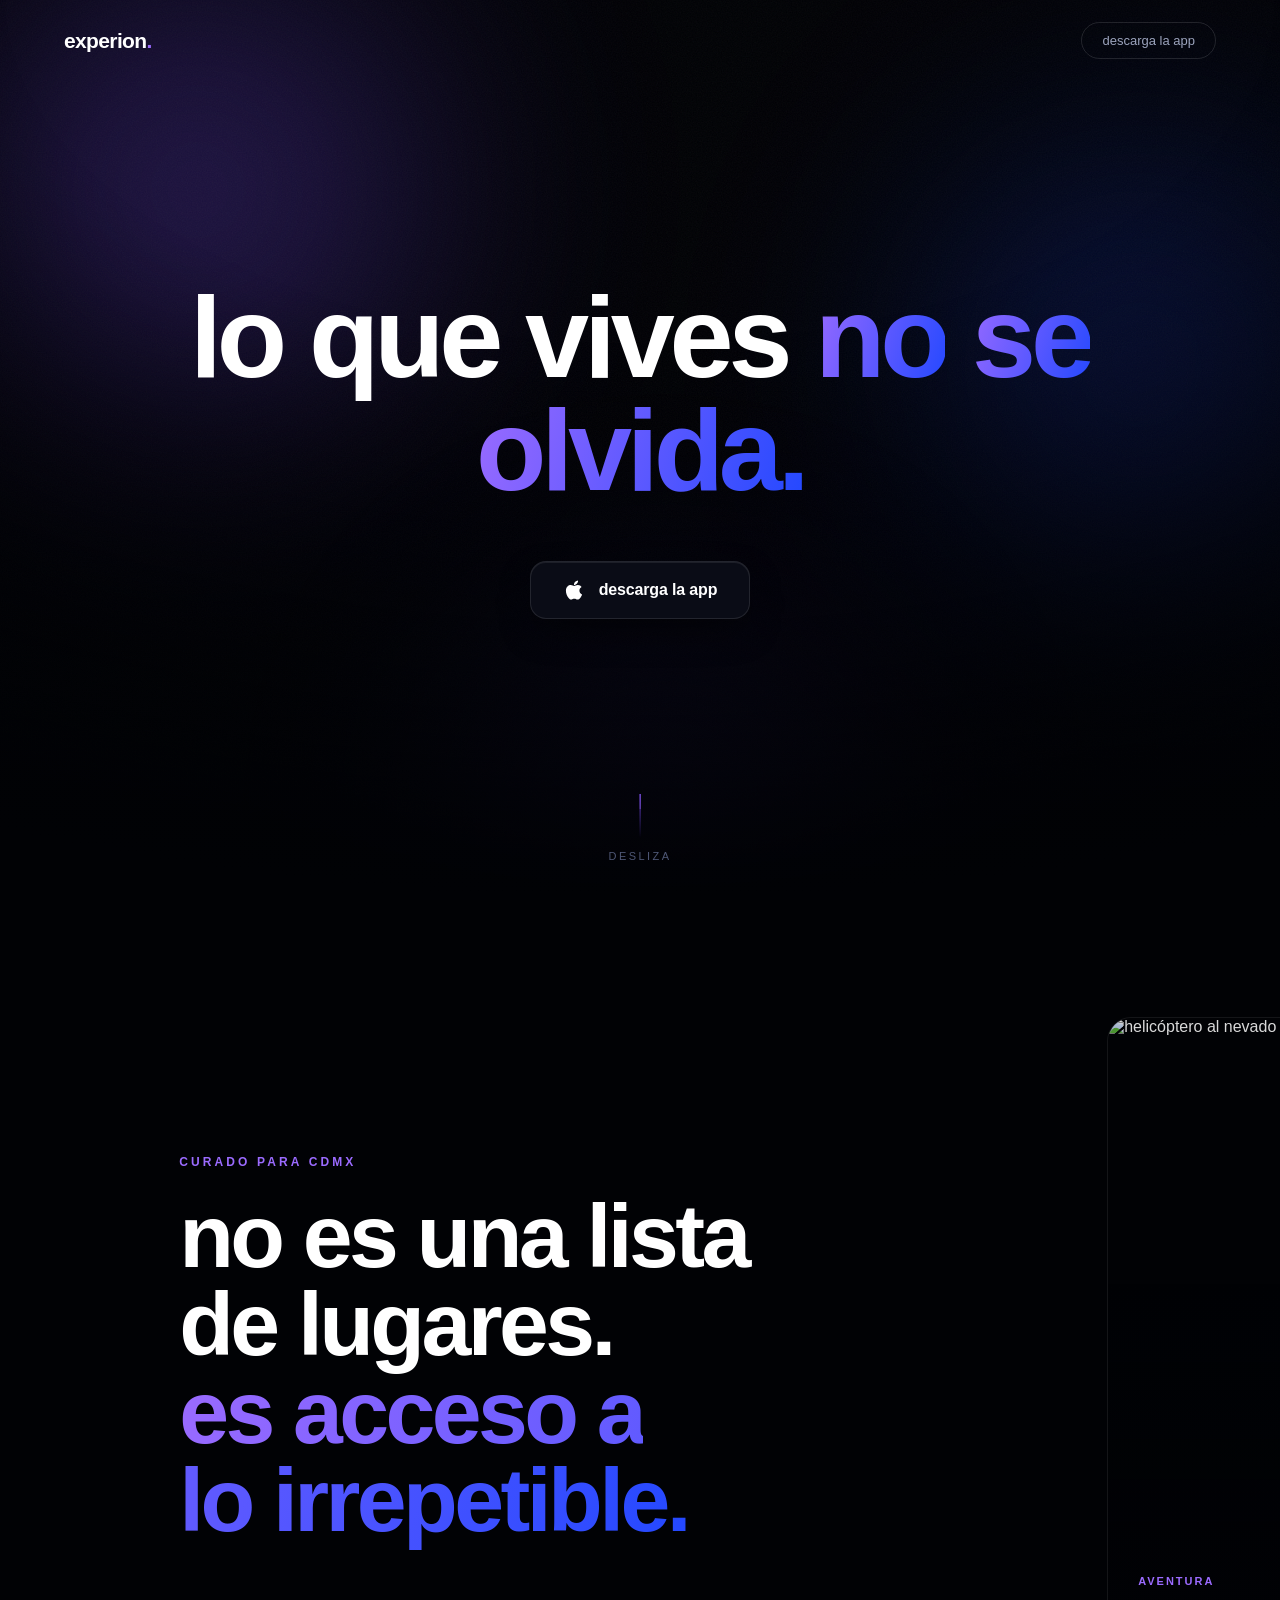
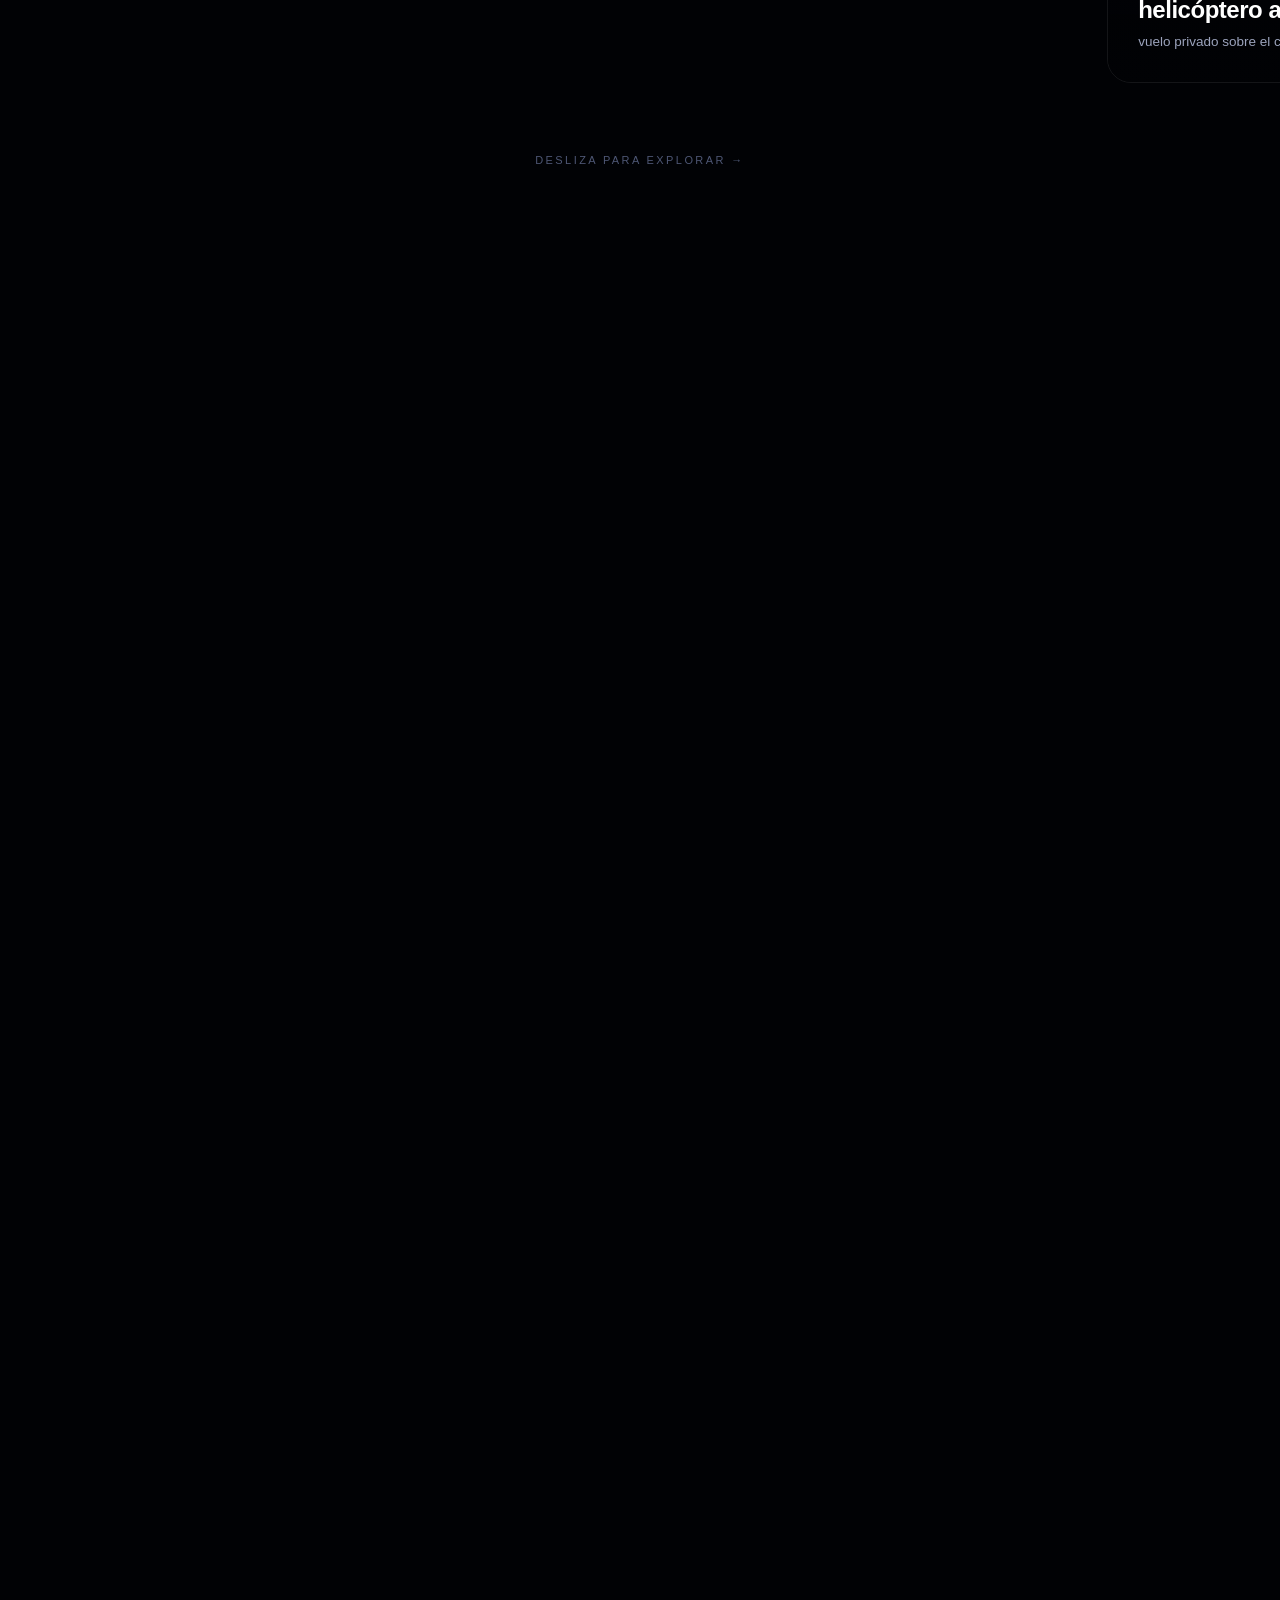
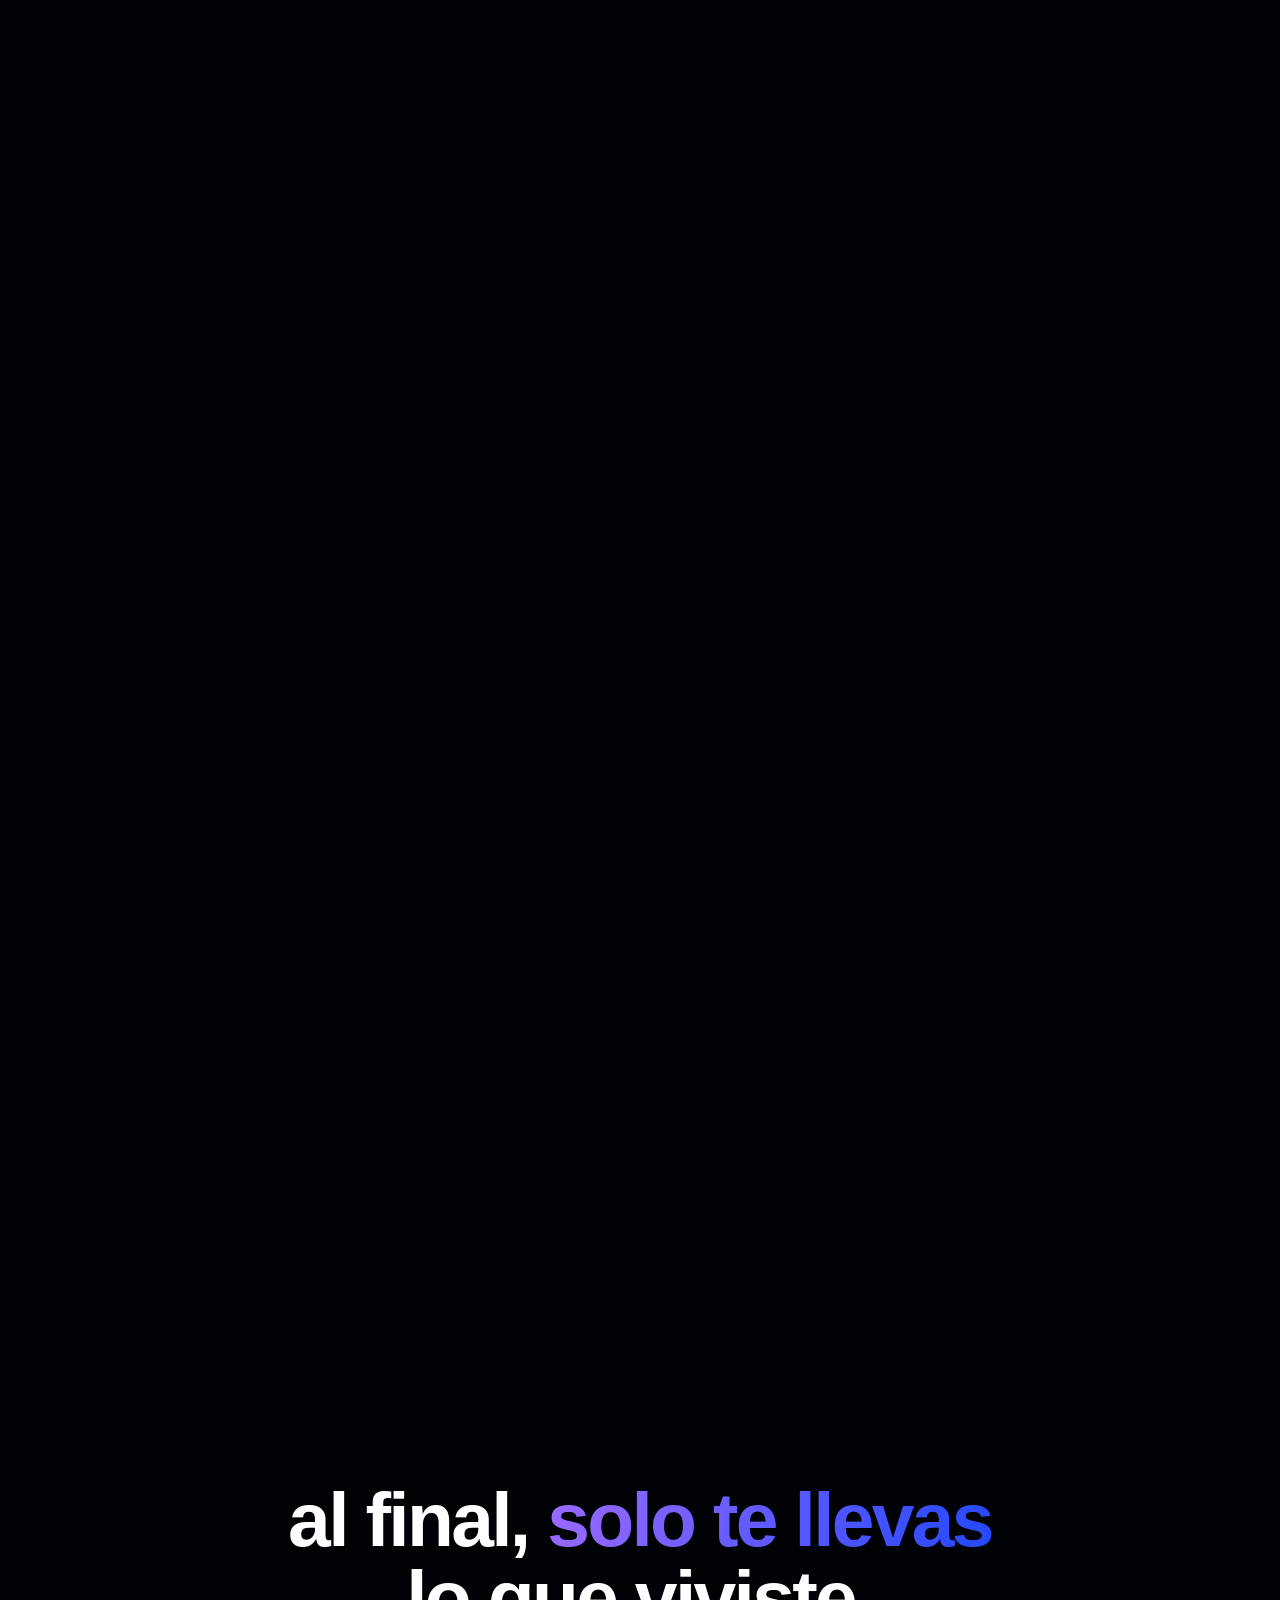
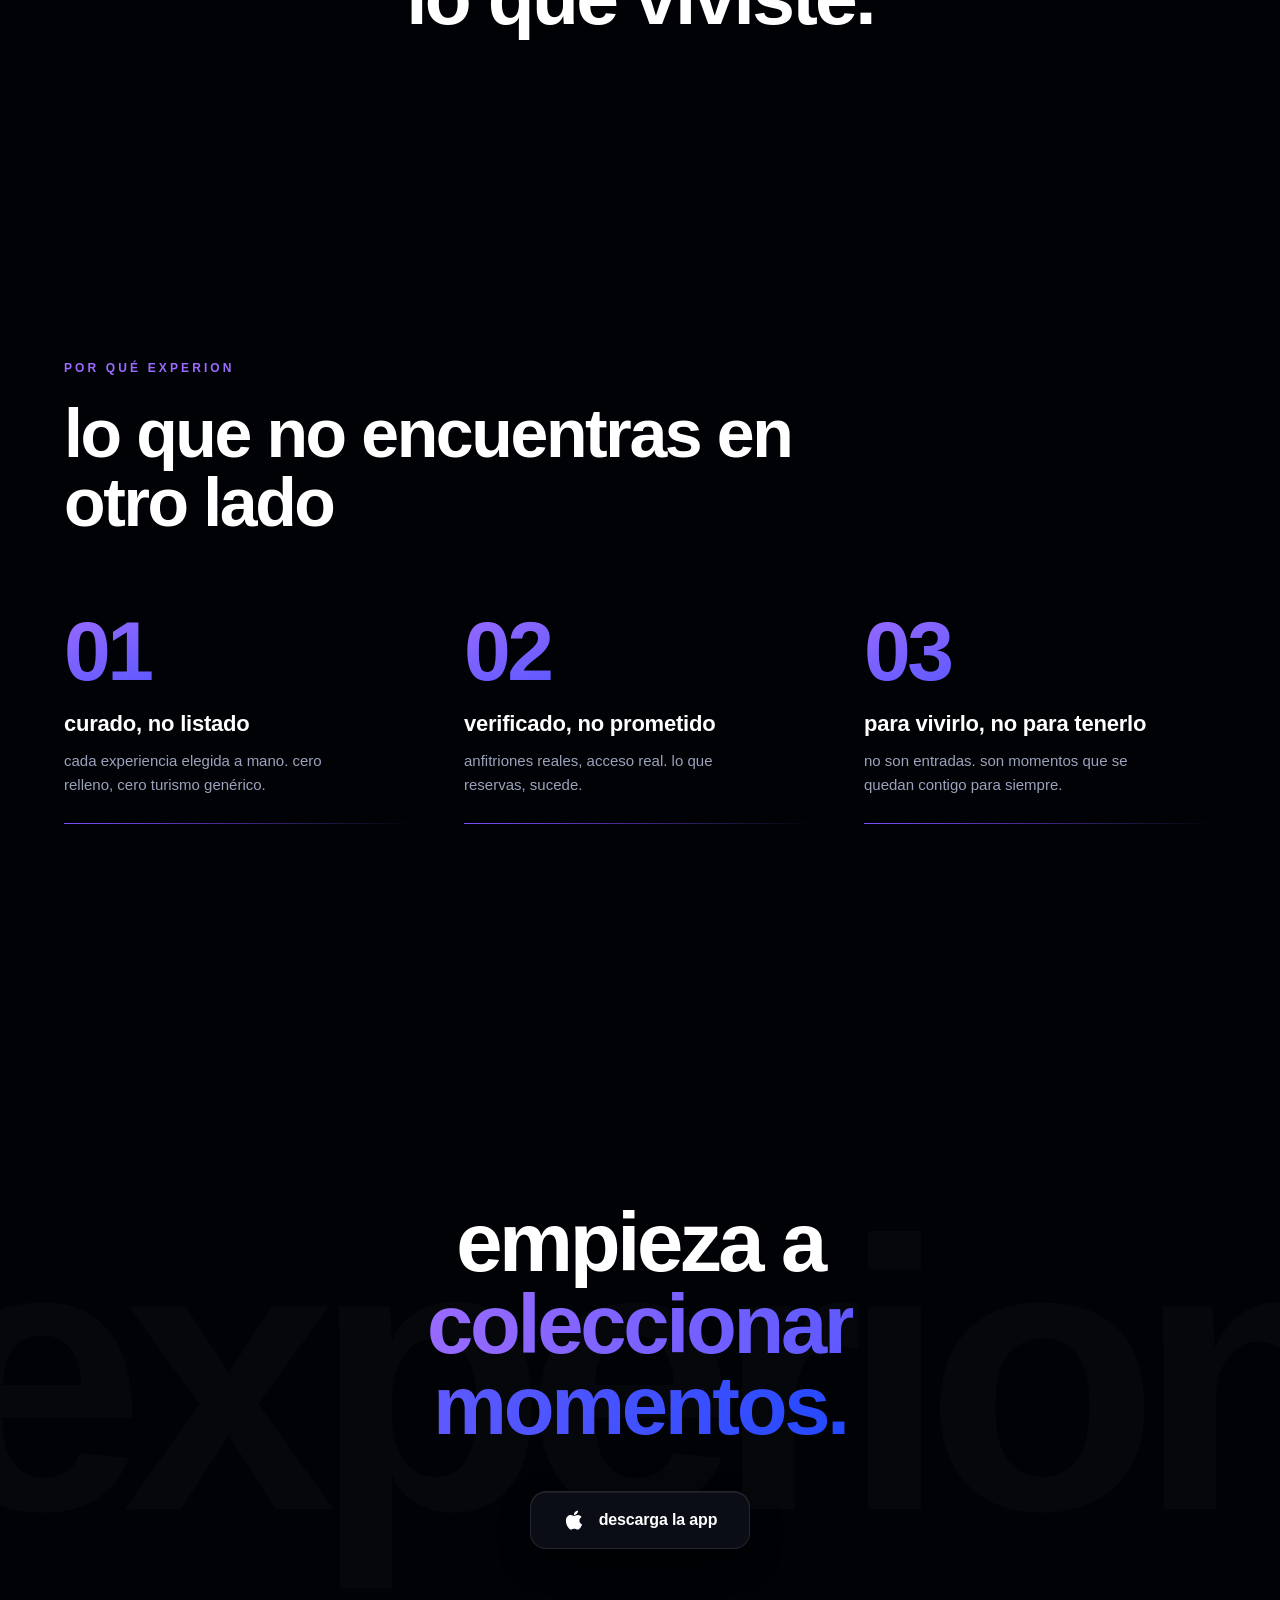
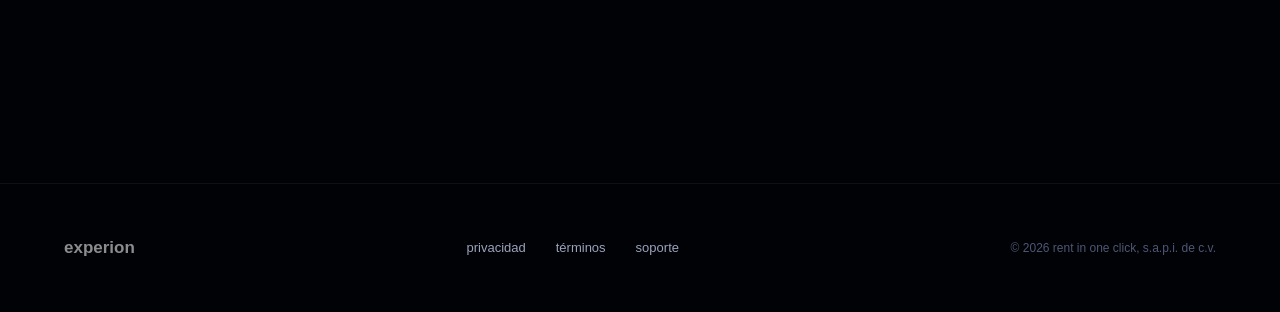
==== commit 3042d87d: "feat(landing): v4 — hero por palabras + scroll horizontal pinned + manifiesto Rediseño completo apro" ====
--- a/index.html
+++ b/index.html
@@ -1,162 +1,242 @@
-<!doctype html>
+<!DOCTYPE html>
 <html lang="es-MX">
 <head>
-  <meta charset="utf-8" />
-  <!-- CSP (endurecimiento de seguridad). Nota: servido vía <meta> porque GitHub
-       Pages no permite headers HTTP. Limitación conocida: frame-ancestors es
-       IGNORADO por el browser cuando la CSP viene en <meta> (solo aplica como
-       header HTTP). Se incluye para documentar intención; el anti-clickjacking
-       real requiere servir el sitio detrás de un proxy/CDN (Cloudflare/Netlify). -->
-  <meta http-equiv="Content-Security-Policy" content="default-src 'self'; script-src 'none'; style-src 'self' https://fonts.googleapis.com; font-src 'self' https://fonts.gstatic.com; img-src 'self' data: https://images.unsplash.com https://ouebsazcvcrdccdfforf.supabase.co; base-uri 'self'; form-action 'self'; frame-ancestors 'none'" />
-  <meta name="viewport" content="width=device-width, initial-scale=1, viewport-fit=cover" />
-  <meta name="theme-color" content="#070A18" />
-  <title>experion — inteligencia que conecta</title>
-  <meta name="description" content="las experiencias que tu ciudad no te muestra. curadas, verificadas, para ti. experiencias premium en cdmx." />
-  <meta property="og:title" content="experion" />
-  <meta property="og:description" content="inteligencia que conecta. las experiencias que tu ciudad no te muestra, curadas para cdmx." />
-  <meta property="og:type" content="website" />
-  <meta property="og:url" content="https://experion.app/" />
-  <link rel="icon" href="assets/experion-mark.svg" type="image/svg+xml" />
-  <link rel="preconnect" href="https://fonts.googleapis.com" />
-  <link rel="preconnect" href="https://fonts.gstatic.com" crossorigin />
-  <link href="https://fonts.googleapis.com/css2?family=Space+Grotesk:wght@400;500;600;700&family=Inter:wght@300;400;500;600;700&display=swap" rel="stylesheet" />
-  <link rel="stylesheet" href="assets/landing.css" />
+<meta charset="utf-8" />
+<meta http-equiv="Content-Security-Policy" content="default-src 'self'; script-src 'self'; style-src 'self' 'unsafe-inline' https://fonts.googleapis.com; font-src 'self' https://fonts.gstatic.com; img-src 'self' data: https://ouebsazcvcrdccdfforf.supabase.co; base-uri 'self'; form-action 'self'; frame-ancestors 'none'" />
+<meta name="viewport" content="width=device-width, initial-scale=1, viewport-fit=cover" />
+<meta name="theme-color" content="#010205" />
+<title>experion — lo que vives no se olvida</title>
+<meta name="description" content="las experiencias que tu ciudad no te muestra. curadas, verificadas, para vivirlas. cdmx." />
+<meta property="og:title" content="experion" />
+<meta property="og:description" content="lo que vives no se olvida. experiencias curadas en cdmx." />
+<meta property="og:type" content="website" />
+<meta property="og:url" content="https://experion.app/" />
+<meta property="og:image" content="https://ouebsazcvcrdccdfforf.supabase.co/storage/v1/object/public/experience-photos/experience/eeeeeeee-4444-4444-4444-444444444444/hero.jpg" />
+<link rel="icon" href="assets/experion-mark.svg" type="image/svg+xml" />
+<link rel="preconnect" href="https://fonts.googleapis.com" />
+<link rel="preconnect" href="https://fonts.gstatic.com" crossorigin />
+<link href="https://fonts.googleapis.com/css2?family=Space+Grotesk:wght@400;500;600;700&family=Inter:wght@300;400;500&display=swap" rel="stylesheet" />
+<style>
+:root{
+  --ink:#010205;--violet:#7C4DFF;--violet-br:#9B6BFF;--violet-deep:#5A39E6;
+  --electric:#2348FF;--fog:#9BA3BC;--fog-dim:#4E5775;
+  --fd:'Space Grotesk',sans-serif;--fb:'Inter',sans-serif;
+}
+*{margin:0;padding:0;box-sizing:border-box}
+html{scroll-behavior:smooth}
+body{background:var(--ink);color:#fff;font-family:var(--fb);overflow-x:hidden;-webkit-font-smoothing:antialiased}
+::selection{background:var(--violet);color:#fff}
+
+/* aurora */
+.aurora{position:fixed;inset:0;z-index:0;overflow:hidden;pointer-events:none}
+.b{position:absolute;border-radius:50%;filter:blur(135px);will-change:transform}
+.b1{width:55vw;height:55vw;left:-12vw;top:-18vh;background:radial-gradient(circle,var(--violet) 0%,transparent 62%);opacity:.48;animation:d1 26s ease-in-out infinite alternate}
+.b2{width:50vw;height:50vw;right:-14vw;top:5vh;background:radial-gradient(circle,var(--electric) 0%,transparent 62%);opacity:.4;animation:d2 32s ease-in-out infinite alternate}
+.b3{width:44vw;height:44vw;left:30vw;bottom:-22vh;background:radial-gradient(circle,var(--violet-deep) 0%,transparent 66%);opacity:.3;animation:d3 36s ease-in-out infinite alternate}
+@keyframes d1{to{transform:translate(13vw,16vh) scale(1.3)}}
+@keyframes d2{to{transform:translate(-13vw,12vh) scale(.82)}}
+@keyframes d3{to{transform:translate(-16vw,-12vh) scale(1.15)}}
+.grain{position:fixed;inset:0;z-index:1;pointer-events:none;opacity:.045;background-image:url("data:image/svg+xml,%3Csvg xmlns='http://www.w3.org/2000/svg' width='200' height='200'%3E%3Cfilter id='n'%3E%3CfeTurbulence type='fractalNoise' baseFrequency='0.8' numOctaves='3'/%3E%3C/filter%3E%3Crect width='100%25' height='100%25' filter='url(%23n)'/%3E%3C/svg%3E");animation:gr 9s steps(7) infinite}
+@keyframes gr{0%{transform:translate(0,0)}50%{transform:translate(-3%,2%)}100%{transform:translate(2%,-3%)}}
+.vig{position:fixed;inset:0;z-index:1;pointer-events:none;background:radial-gradient(130% 100% at 50% 0%,transparent 38%,var(--ink) 100%)}
+.wrap{position:relative;z-index:2}
+
+nav{position:fixed;top:0;left:0;right:0;z-index:50;display:flex;align-items:center;justify-content:space-between;padding:22px clamp(20px,5vw,72px);transition:.4s}
+nav.scrolled{backdrop-filter:blur(14px);background:rgba(1,2,5,0.55);border-bottom:1px solid rgba(255,255,255,0.05)}
+.brand{font-family:var(--fd);font-weight:600;font-size:21px;letter-spacing:-0.03em;opacity:0;animation:fade 1s ease .3s forwards}
+.brand b{color:var(--violet-br)}
+.navlink{font-size:13px;font-weight:500;color:var(--fog);text-decoration:none;padding:10px 20px;border:1px solid rgba(255,255,255,0.12);border-radius:999px;transition:.3s;opacity:0;animation:fade 1s ease .3s forwards}
+.navlink:hover{color:#fff;border-color:var(--violet);background:rgba(124,77,255,0.12);box-shadow:0 0 24px -6px rgba(124,77,255,0.5)}
+
+/* ===== HERO: ONE phrase, cinematic ===== */
+.hero{min-height:100svh;display:flex;flex-direction:column;align-items:center;justify-content:center;text-align:center;padding:0 clamp(20px,5vw,72px);position:relative}
+.hero h1{font-family:var(--fd);font-weight:600;font-size:clamp(44px,9vw,128px);line-height:0.98;letter-spacing:-0.045em;text-transform:lowercase;max-width:15ch}
+.hero h1 .w{display:inline-block;opacity:0;filter:blur(14px);transform:translateY(28px) scale(1.04);animation:word 1.2s cubic-bezier(.16,1,.3,1) forwards}
+.hero h1 .g{background:linear-gradient(108deg,var(--violet-br),var(--electric));-webkit-background-clip:text;background-clip:text;color:transparent}
+@keyframes word{to{opacity:1;filter:blur(0);transform:none}}
+.hero .cta{margin-top:54px;opacity:0;animation:fade 1s ease 1.7s forwards}
+.dl{position:relative;display:inline-flex;align-items:center;gap:14px;padding:17px 32px;border-radius:16px;text-decoration:none;color:#fff;font-family:var(--fd);font-weight:600;font-size:16px;letter-spacing:-0.01em;overflow:hidden;background:#0A0C16;border:1px solid rgba(255,255,255,0.1);box-shadow:0 14px 40px -14px rgba(0,0,0,0.8),inset 0 1px 0 rgba(255,255,255,0.08);transition:.4s}
+.dl:hover{transform:translateY(-3px);border-color:rgba(124,77,255,0.4);box-shadow:0 22px 60px -14px rgba(0,0,0,0.9),0 0 30px -8px rgba(124,77,255,0.35),inset 0 1px 0 rgba(255,255,255,0.12)}
+/* luz sutil que cruza el botón en loop lento */
+.dl::after{content:'';position:absolute;top:0;left:0;width:60%;height:100%;background:linear-gradient(110deg,transparent 0%,rgba(155,107,255,0.18) 45%,rgba(255,255,255,0.12) 50%,rgba(155,107,255,0.18) 55%,transparent 100%);transform:translateX(-160%);animation:sheen 4.5s ease-in-out infinite}
+@keyframes sheen{0%{transform:translateX(-160%)}55%,100%{transform:translateX(280%)}}
+.dl svg{width:22px;height:22px;fill:#fff;position:relative;z-index:1}.dl span{position:relative;z-index:1}
+.scrollind{position:absolute;bottom:38px;left:50%;transform:translateX(-50%);display:flex;flex-direction:column;align-items:center;gap:12px;font-size:11px;letter-spacing:.22em;text-transform:uppercase;color:var(--fog-dim);opacity:0;animation:fade 1s ease 2.1s forwards}
+.scrollind .bar{width:1px;height:44px;background:linear-gradient(var(--violet),transparent);position:relative;overflow:hidden}
+.scrollind .bar::after{content:'';position:absolute;top:0;left:0;width:100%;height:35%;background:var(--violet-br);animation:sd 2.2s ease-in-out infinite}
+@keyframes sd{0%{transform:translateY(-100%)}100%{transform:translateY(300%)}}
+@keyframes fade{to{opacity:1}}
+
+/* ===== WOW: horizontal pinned gallery ===== */
+.pin-outer{height:400vh;position:relative}
+.pin{position:sticky;top:0;height:100svh;overflow:hidden;display:flex;align-items:center}
+.track{display:flex;gap:32px;padding:0 14vw;will-change:transform}
+.bigtype{flex:none;display:flex;flex-direction:column;justify-content:center;width:70vw;padding-right:4vw}
+.bigtype .eyebrow{font-size:12px;font-weight:600;letter-spacing:.26em;text-transform:uppercase;color:var(--violet-br);margin-bottom:24px}
+.bigtype h2{font-family:var(--fd);font-weight:600;font-size:clamp(40px,7vw,104px);line-height:0.98;letter-spacing:-0.04em;text-transform:lowercase}
+.bigtype h2 .g{background:linear-gradient(108deg,var(--violet-br),var(--electric));-webkit-background-clip:text;background-clip:text;color:transparent}
+.slide{flex:none;width:min(34vw,440px);height:74vh;border-radius:24px;overflow:hidden;position:relative;border:1px solid rgba(255,255,255,0.08)}
+.slide img{position:absolute;inset:0;width:100%;height:100%;object-fit:cover;opacity:.85}
+.slide .sh{position:absolute;inset:0;background:linear-gradient(180deg,transparent 40%,rgba(1,2,5,0.55) 72%,rgba(1,2,5,0.95) 100%)}
+.slide .m{position:absolute;left:0;right:0;bottom:0;padding:30px;z-index:2}
+.slide .c{font-size:11px;font-weight:600;letter-spacing:.18em;text-transform:uppercase;color:var(--violet-br);margin-bottom:10px}
+.slide .t{font-family:var(--fd);font-weight:600;font-size:24px;line-height:1.08;letter-spacing:-0.02em;text-transform:lowercase}
+.slide .d{font-size:13.5px;color:var(--fog);margin-top:10px;line-height:1.45;font-weight:300}
+.endcard{flex:none;width:60vw;display:flex;flex-direction:column;justify-content:center;padding-left:4vw}
+.endcard h2{font-family:var(--fd);font-weight:600;font-size:clamp(36px,6vw,88px);line-height:1;letter-spacing:-0.04em;text-transform:lowercase}
+.endcard h2 .g{background:linear-gradient(108deg,var(--violet-br),var(--electric));-webkit-background-clip:text;background-clip:text;color:transparent}
+.pin-hint{position:absolute;bottom:34px;left:50%;transform:translateX(-50%);font-size:11px;letter-spacing:.22em;text-transform:uppercase;color:var(--fog-dim);z-index:5}
+
+/* mobile fallback for pinned section -> vertical stack */
+.mwow{display:none}
+
+/* reveal */
+.rv{opacity:0;transform:translateY(54px);transition:opacity 1.1s cubic-bezier(.16,1,.3,1),transform 1.1s cubic-bezier(.16,1,.3,1)}
+.rv.in{opacity:1;transform:none}
+.d1{transition-delay:.12s}.d2{transition-delay:.24s}.d3{transition-delay:.36s}
+
+section.block{padding:clamp(100px,16vh,200px) clamp(20px,5vw,72px);position:relative}
+.eyebrow{font-size:12px;font-weight:600;letter-spacing:.26em;text-transform:uppercase;color:var(--violet-br);margin-bottom:24px;display:block}
+.stitle{font-family:var(--fd);font-weight:600;font-size:clamp(32px,5.5vw,68px);line-height:1.02;letter-spacing:-0.035em;text-transform:lowercase;max-width:20ch}
+
+/* steps */
+.steps{display:grid;grid-template-columns:repeat(3,1fr);gap:48px;margin-top:72px}
+@media(max-width:800px){.steps{grid-template-columns:1fr;gap:54px}}
+.step .n{font-family:var(--fd);font-weight:600;font-size:clamp(52px,7vw,84px);line-height:1;letter-spacing:-0.04em;background:linear-gradient(160deg,var(--violet-br),var(--electric));-webkit-background-clip:text;background-clip:text;color:transparent}
+.step h3{font-family:var(--fd);font-weight:600;font-size:22px;letter-spacing:-0.01em;text-transform:lowercase;margin-top:18px}
+.step p{font-size:15px;color:var(--fog);font-weight:300;line-height:1.6;margin-top:12px;max-width:32ch}
+.step .ln{height:1px;background:linear-gradient(90deg,var(--violet),transparent);margin-top:26px}
+
+/* final */
+.final{position:relative;text-align:center;padding:clamp(140px,26vh,300px) clamp(20px,5vw,72px);overflow:hidden}
+.final .mega{position:absolute;left:50%;top:50%;transform:translate(-50%,-50%);font-family:var(--fd);font-weight:700;font-size:clamp(120px,30vw,460px);letter-spacing:-0.06em;color:rgba(255,255,255,0.022);white-space:nowrap;pointer-events:none;text-transform:lowercase}
+.final .in{position:relative;z-index:2}
+.final h2{font-family:var(--fd);font-weight:600;font-size:clamp(36px,6.5vw,92px);line-height:0.98;letter-spacing:-0.04em;text-transform:lowercase;margin-bottom:44px;max-width:14ch;margin-inline:auto}
+.final h2 .g{background:linear-gradient(108deg,var(--violet-br),var(--electric));-webkit-background-clip:text;background-clip:text;color:transparent}
+
+footer{padding:54px clamp(20px,5vw,72px);border-top:1px solid rgba(255,255,255,0.06);display:flex;align-items:center;justify-content:space-between;flex-wrap:wrap;gap:22px}
+.fb{font-family:var(--fd);font-weight:600;font-size:17px;color:rgba(255,255,255,0.55)}
+.fl{display:flex;gap:30px}.fl a{color:var(--fog);text-decoration:none;font-size:13px;transition:.3s}.fl a:hover{color:#fff}
+.flg{font-size:12px;color:var(--fog-dim)}
+
+@media(max-width:820px){
+  .pin-outer{height:auto}
+  .pin{display:none}
+  .mwow{display:block;padding:clamp(90px,14vh,160px) clamp(20px,5vw,72px)}
+  .mwow .eyebrow{font-size:12px;font-weight:600;letter-spacing:.26em;text-transform:uppercase;color:var(--violet-br);margin-bottom:20px;display:block}
+  .mwow h2{font-family:var(--fd);font-weight:600;font-size:clamp(34px,9vw,60px);line-height:1;letter-spacing:-0.04em;text-transform:lowercase;margin-bottom:48px}
+  .mwow h2 .g{background:linear-gradient(108deg,var(--violet-br),var(--electric));-webkit-background-clip:text;background-clip:text;color:transparent}
+  .mslides{display:flex;flex-direction:column;gap:18px}
+  .mslide{height:62vh;border-radius:22px;overflow:hidden;position:relative;border:1px solid rgba(255,255,255,0.08)}
+  .mslide img{position:absolute;inset:0;width:100%;height:100%;object-fit:cover;opacity:.85}
+  .mslide .sh{position:absolute;inset:0;background:linear-gradient(180deg,transparent 40%,rgba(1,2,5,0.6) 72%,rgba(1,2,5,0.95) 100%)}
+  .mslide .m{position:absolute;left:0;right:0;bottom:0;padding:26px;z-index:2}
+  .mslide .c{font-size:10px;font-weight:600;letter-spacing:.18em;text-transform:uppercase;color:var(--violet-br);margin-bottom:8px}
+  .mslide .t{font-family:var(--fd);font-weight:600;font-size:21px;text-transform:lowercase;letter-spacing:-0.02em}
+}
+@media(prefers-reduced-motion:reduce){*{animation:none!important;transition:none!important}.rv{opacity:1;transform:none}.hero h1 .w,.brand,.navlink,.hero .cta,.scrollind{opacity:1;filter:none;transform:none}}
+</style>
 </head>
 <body>
-
-  <!-- ============ HERO ============ -->
-  <header class="hero">
-    <div class="grain" aria-hidden="true"></div>
-    <nav class="nav">
-      <span class="wordmark">experion</span>
-    </nav>
-    <div class="hero__inner">
-      <span class="eyebrow">experiencias curadas en cdmx</span>
-      <h1 class="hero__title">inteligencia<br />que conecta.</h1>
-      <p class="hero__sub">las experiencias que tu ciudad no te muestra. curadas, verificadas, para ti.</p>
-      <div class="hero__cta">
-        <a class="btn-appstore" role="button" aria-disabled="true" tabindex="-1" aria-label="descárgala en app store (próximamente)">
-          <svg class="btn-appstore__logo" viewBox="0 0 384 512" aria-hidden="true" focusable="false"><path d="M318.7 268.7c-.2-36.7 16.4-64.4 50-84.8-18.8-26.9-47.2-41.7-84.7-44.6-35.5-2.8-74.3 20.7-88.5 20.7-15 0-49.4-19.7-76.4-19.7C63.3 141.2 4 184.8 4 273.5q0 39.3 14.4 81.2c12.8 36.7 59 126.7 107.2 125.2 25.2-.6 43-17.9 75.8-17.9 31.8 0 48.3 17.9 76.4 17.9 48.6-.7 90.4-82.5 102.6-119.3-65.2-30.7-61.7-90-61.7-91.9zm-56.6-164.2c27.3-32.4 24.8-61.9 24-72.5-24.1 1.4-52 16.4-67.9 34.9-17.5 19.8-27.8 44.3-25.6 71.9 26.1 2 49.9-11.4 69.5-34.3z"/></svg>
-          <span class="btn-appstore__txt">
-            <small>descárgala en</small>
-            <strong>App Store</strong>
-          </span>
-        </a>
-        <span class="hero__hint">próximamente</span>
+<div class="aurora"><div class="b b1"></div><div class="b b2"></div><div class="b b3"></div></div>
+<div class="grain"></div>
+<div class="vig"></div>
+
+<div class="wrap">
+<nav id="nav">
+  <span class="brand">experion<b>.</b></span>
+  <a href="#descarga" class="navlink">descarga la app</a>
+</nav>
+
+<!-- HERO: one phrase -->
+<header class="hero">
+  <h1>
+    <span class="w" style="animation-delay:.4s">lo</span>
+    <span class="w" style="animation-delay:.52s">que</span>
+    <span class="w" style="animation-delay:.64s">vives</span>
+    <span class="w g" style="animation-delay:.82s">no</span>
+    <span class="w g" style="animation-delay:.94s">se</span>
+    <span class="w g" style="animation-delay:1.06s">olvida.</span>
+  </h1>
+  <div class="cta">
+    <a href="#descarga" class="dl">
+      <svg viewBox="0 0 384 512"><path d="M318.7 268.7c-.2-36.7 16.4-64.4 50-84.8-18.8-26.9-47.2-41.7-84.7-44.6-35.5-2.8-74.3 20.7-88.5 20.7-15 0-49.4-19.7-76.4-19.7C63.3 141.2 4 184.8 4 273.5q0 39.3 14.4 81.2c12.8 36.7 59 126.7 107.2 125.2 25.2-.6 43-17.9 75.8-17.9 31.8 0 48.3 17.9 76.4 17.9 48.6-.7 90.4-82.5 102.6-119.3-65.2-30.7-61.7-90-61.7-91.9zm-56.6-164.2c27.3-32.4 24.8-61.9 24-72.5-24.1 1.4-52 16.4-67.9 34.9-17.5 19.8-27.8 44.3-25.6 71.9 26.1 2 49.9-11.4 69.5-34.3z"/></svg>
+      <span>descarga la app</span>
+    </a>
+  </div>
+  <div class="scrollind"><span class="bar"></span>desliza</div>
+</header>
+
+<!-- WOW: horizontal scroll-pinned gallery (desktop) -->
+<div class="pin-outer" id="pinOuter">
+  <div class="pin">
+    <div class="track" id="track">
+      <div class="bigtype">
+        <span class="eyebrow">curado para cdmx</span>
+        <h2>no es una lista<br>de lugares.<br><span class="g">es acceso a<br>lo irrepetible.</span></h2>
+      </div>
+      <div class="slide"><img src="https://ouebsazcvcrdccdfforf.supabase.co/storage/v1/object/public/experience-photos/experience/3a2ec072-90a6-41b0-b650-17518ed16ef8/1779746246552-heli1.jpg" alt="helicóptero al nevado de toluca"><div class="sh"></div><div class="m"><div class="c">aventura</div><div class="t">helicóptero al nevado</div><div class="d">vuelo privado sobre el cráter. la ciudad bajo tus pies.</div></div></div>
+      <div class="slide"><img src="https://ouebsazcvcrdccdfforf.supabase.co/storage/v1/object/public/experience-photos/experience/745660d2-a31b-481d-9849-e19f498f40a6/hero.jpg" alt="sound bath en bóveda colonial"><div class="sh"></div><div class="m"><div class="c">bienestar</div><div class="t">sound bath en bóveda</div><div class="d">cuencos y gong bajo piedra centenaria.</div></div></div>
+      <div class="slide"><img src="https://ouebsazcvcrdccdfforf.supabase.co/storage/v1/object/public/experience-photos/experience/eeeeeeee-4444-4444-4444-444444444444/hero.jpg" alt="cata de vinos en polanco"><div class="sh"></div><div class="m"><div class="c">gastronomía</div><div class="t">cata en polanco</div><div class="d">una mesa, una selección, copa por copa.</div></div></div>
+      <div class="slide"><img src="https://ouebsazcvcrdccdfforf.supabase.co/storage/v1/object/public/experience-photos/experience/eeeeeeee-3333-3333-3333-333333333333/hero.jpg" alt="cena privada a puerta cerrada"><div class="sh"></div><div class="m"><div class="c">solo invitación</div><div class="t">cena a puerta cerrada</div><div class="d">para los que ya saben.</div></div></div>
+      <div class="slide"><img src="https://ouebsazcvcrdccdfforf.supabase.co/storage/v1/object/public/experience-photos/global_event/5d293581-3891-40d5-b5c1-27489e4d2ce7/hero.jpg" alt="eventos globales — fórmula 1"><div class="sh"></div><div class="m"><div class="c">eventos globales</div><div class="t">lo más grande del mundo</div><div class="d">del mundial a la fórmula 1.</div></div></div>
+      <div class="endcard">
+        <h2>todo lo que<br>tu ciudad<br><span class="g">te esconde.</span></h2>
       </div>
     </div>
-    <div class="hero__scroll" aria-hidden="true"><span></span></div>
-  </header>
-
-  <!-- ============ EXPERIENCIAS DESTACADAS ============ -->
-  <section class="section reveal" id="experiencias">
-    <span class="eyebrow eyebrow--violet">curado para cdmx</span>
-    <h2 class="section__title">lo que tu ciudad esconde</h2>
-    <p class="section__lead">una muestra de lo que vive dentro. acceso real a experiencias que no encontrás en una búsqueda.</p>
-
-    <div class="cards">
-      <article class="card">
-        <div class="card__media">
-          <img src="https://ouebsazcvcrdccdfforf.supabase.co/storage/v1/object/public/experience-photos/experience/3a2ec072-90a6-41b0-b650-17518ed16ef8/1779746246552-heli1.jpg" alt="vuelo en helicóptero sobre el nevado de toluca" loading="lazy" />
-        </div>
-        <div class="card__body">
-          <span class="eyebrow eyebrow--cyan">aventura</span>
-          <h3 class="card__title">helicóptero al nevado de toluca</h3>
-          <p class="card__desc">vuelo privado sobre el cráter y cinco senderos que casi nadie pisa.</p>
-        </div>
-      </article>
-
-      <article class="card">
-        <div class="card__media">
-          <img src="https://images.unsplash.com/photo-1760691313751-98262affa4f9?crop=entropy&cs=tinysrgb&fit=max&fm=jpg&q=80&w=1080" alt="sound bath con cuencos en una bóveda" loading="lazy" />
-          <span class="card__credit">foto: Kabita Captured / Unsplash</span>
-        </div>
-        <div class="card__body">
-          <span class="eyebrow eyebrow--cyan">bienestar</span>
-          <h3 class="card__title">sound bath privado</h3>
-          <p class="card__desc">cuencos y gong en la bóveda de una capilla colonial. una hora fuera del tiempo.</p>
-        </div>
-      </article>
-
-      <article class="card">
-        <div class="card__media">
-          <img src="https://images.unsplash.com/photo-1621644894301-cd6b2eaca610?crop=entropy&cs=tinysrgb&fit=max&fm=jpg&q=80&w=1080" alt="copa de vino tinto en una cata" loading="lazy" />
-          <span class="card__credit">foto: rikkia hughes / Unsplash</span>
-        </div>
-        <div class="card__body">
-          <span class="eyebrow eyebrow--cyan">gastronomía</span>
-          <h3 class="card__title">cata de vinos en polanco</h3>
-          <p class="card__desc">una selección premium en una mesa íntima, guiada copa por copa.</p>
-        </div>
-      </article>
-
-      <article class="card">
-        <div class="card__media">
-          <img src="https://images.unsplash.com/photo-1536392706976-e486e2ba97af?crop=entropy&cs=tinysrgb&fit=max&fm=jpg&q=80&w=1080" alt="mesa de cena privada a la luz de velas" loading="lazy" />
-          <span class="card__credit">foto: M F / Unsplash</span>
-        </div>
-        <div class="card__body">
-          <span class="eyebrow eyebrow--cyan">gastronomía</span>
-          <h3 class="card__title">cena privada</h3>
-          <p class="card__desc">a puerta cerrada, solo por invitación. para los que ya saben.</p>
-        </div>
-      </article>
+    <div class="pin-hint">desliza para explorar →</div>
+  </div>
+</div>
+
+<!-- mobile wow -->
+<section class="mwow">
+  <span class="eyebrow">curado para cdmx</span>
+  <h2>no es una lista de lugares.<br><span class="g">es acceso a lo irrepetible.</span></h2>
+  <div class="mslides">
+    <div class="mslide"><img src="https://ouebsazcvcrdccdfforf.supabase.co/storage/v1/object/public/experience-photos/experience/3a2ec072-90a6-41b0-b650-17518ed16ef8/1779746246552-heli1.jpg" alt="helicóptero al nevado"><div class="sh"></div><div class="m"><div class="c">aventura</div><div class="t">helicóptero al nevado</div></div></div>
+    <div class="mslide"><img src="https://ouebsazcvcrdccdfforf.supabase.co/storage/v1/object/public/experience-photos/experience/745660d2-a31b-481d-9849-e19f498f40a6/hero.jpg" alt="sound bath en bóveda"><div class="sh"></div><div class="m"><div class="c">bienestar</div><div class="t">sound bath en bóveda</div></div></div>
+    <div class="mslide"><img src="https://ouebsazcvcrdccdfforf.supabase.co/storage/v1/object/public/experience-photos/experience/eeeeeeee-4444-4444-4444-444444444444/hero.jpg" alt="cata en polanco"><div class="sh"></div><div class="m"><div class="c">gastronomía</div><div class="t">cata en polanco</div></div></div>
+    <div class="mslide"><img src="https://ouebsazcvcrdccdfforf.supabase.co/storage/v1/object/public/experience-photos/global_event/5d293581-3891-40d5-b5c1-27489e4d2ce7/hero.jpg" alt="eventos globales"><div class="sh"></div><div class="m"><div class="c">eventos globales</div><div class="t">lo más grande del mundo</div></div></div>
+  </div>
+</section>
+
+<!-- MANIFESTO -->
+<section class="block" style="text-align:center;padding-block:clamp(120px,20vh,240px)">
+  <p class="stitle rv" style="margin-inline:auto;max-width:18ch;font-size:clamp(34px,6vw,84px)">al final, <span style="background:linear-gradient(108deg,var(--violet-br),var(--electric));-webkit-background-clip:text;background-clip:text;color:transparent">solo te llevas</span> lo que viviste.</p>
+</section>
+
+<!-- VALUE PILLARS -->
+<section class="block">
+  <span class="eyebrow rv">por qué experion</span>
+  <h2 class="stitle rv d1">lo que no encuentras en otro lado</h2>
+  <div class="steps">
+    <div class="step rv d1"><div class="n">01</div><h3>curado, no listado</h3><p>cada experiencia elegida a mano. cero relleno, cero turismo genérico.</p><div class="ln"></div></div>
+    <div class="step rv d2"><div class="n">02</div><h3>verificado, no prometido</h3><p>anfitriones reales, acceso real. lo que reservas, sucede.</p><div class="ln"></div></div>
+    <div class="step rv d3"><div class="n">03</div><h3>para vivirlo, no para tenerlo</h3><p>no son entradas. son momentos que se quedan contigo para siempre.</p><div class="ln"></div></div>
+  </div>
+</section>
+
+<!-- FINAL -->
+<section class="final" id="descarga">
+  <div class="mega" aria-hidden="true">experion</div>
+  <div class="in">
+    <h2 class="rv">empieza a <span class="g">coleccionar momentos.</span></h2>
+    <div class="rv d1" style="display:inline-block">
+      <a href="#" class="dl" role="button" aria-disabled="true">
+        <svg viewBox="0 0 384 512"><path d="M318.7 268.7c-.2-36.7 16.4-64.4 50-84.8-18.8-26.9-47.2-41.7-84.7-44.6-35.5-2.8-74.3 20.7-88.5 20.7-15 0-49.4-19.7-76.4-19.7C63.3 141.2 4 184.8 4 273.5q0 39.3 14.4 81.2c12.8 36.7 59 126.7 107.2 125.2 25.2-.6 43-17.9 75.8-17.9 31.8 0 48.3 17.9 76.4 17.9 48.6-.7 90.4-82.5 102.6-119.3-65.2-30.7-61.7-90-61.7-91.9zm-56.6-164.2c27.3-32.4 24.8-61.9 24-72.5-24.1 1.4-52 16.4-67.9 34.9-17.5 19.8-27.8 44.3-25.6 71.9 26.1 2 49.9-11.4 69.5-34.3z"/></svg>
+        <span>descarga la app</span>
+      </a>
     </div>
-  </section>
-
-  <!-- ============ CÓMO FUNCIONA ============ -->
-  <section class="section how reveal" id="como-funciona">
-    <span class="eyebrow eyebrow--violet">cómo funciona</span>
-    <h2 class="section__title">tres pasos</h2>
-    <ol class="steps">
-      <li class="step">
-        <span class="step__num">01</span>
-        <h3 class="step__title">explora lo curado</h3>
-        <p class="step__desc">una selección a mano de lo que tu ciudad no muestra. nada de relleno.</p>
-      </li>
-      <li class="step">
-        <span class="step__num">02</span>
-        <h3 class="step__title">solicita tu acceso</h3>
-        <p class="step__desc">algunas experiencias son abiertas; otras, solo por solicitud o invitación.</p>
-      </li>
-      <li class="step">
-        <span class="step__num">03</span>
-        <h3 class="step__title">vive lo que sigue</h3>
-        <p class="step__desc">tu acceso queda confirmado y el resto es tuyo.</p>
-      </li>
-    </ol>
-  </section>
-
-  <!-- ============ CTA FINAL ============ -->
-  <section class="cta">
-    <div class="grain" aria-hidden="true"></div>
-    <div class="cta__inner">
-      <span class="wordmark wordmark--lg">experion</span>
-      <h2 class="cta__title">esto apenas empieza.</h2>
-      <a class="btn-appstore" role="button" aria-disabled="true" tabindex="-1" aria-label="descárgala en app store (próximamente)">
-        <svg class="btn-appstore__logo" viewBox="0 0 384 512" aria-hidden="true" focusable="false"><path d="M318.7 268.7c-.2-36.7 16.4-64.4 50-84.8-18.8-26.9-47.2-41.7-84.7-44.6-35.5-2.8-74.3 20.7-88.5 20.7-15 0-49.4-19.7-76.4-19.7C63.3 141.2 4 184.8 4 273.5q0 39.3 14.4 81.2c12.8 36.7 59 126.7 107.2 125.2 25.2-.6 43-17.9 75.8-17.9 31.8 0 48.3 17.9 76.4 17.9 48.6-.7 90.4-82.5 102.6-119.3-65.2-30.7-61.7-90-61.7-91.9zm-56.6-164.2c27.3-32.4 24.8-61.9 24-72.5-24.1 1.4-52 16.4-67.9 34.9-17.5 19.8-27.8 44.3-25.6 71.9 26.1 2 49.9-11.4 69.5-34.3z"/></svg>
-        <span class="btn-appstore__txt">
-          <small>descárgala en</small>
-          <strong>App Store</strong>
-        </span>
-      </a>
-      <span class="hero__hint">próximamente</span>
-    </div>
-  </section>
-
-  <!-- ============ FOOTER ============ -->
-  <footer class="footer">
-    <div class="footer__links">
-      <a href="privacidad.html">privacidad</a>
-      <a href="terminos.html">términos</a>
-      <a href="soporte.html">soporte</a>
-    </div>
-    <div class="footer__meta">
-      <span class="footer__brand">experion</span>
-      <span class="footer__legal">© 2026 rent in one click, s.a.p.i. de c.v.</span>
-    </div>
-    <p class="footer__credit">fotografías vía Unsplash y colaboradores. cdmx.</p>
-  </footer>
-
+  </div>
+</section>
+
+<footer>
+  <span class="fb">experion</span>
+  <div class="fl"><a href="privacidad.html">privacidad</a><a href="terminos.html">términos</a><a href="soporte.html">soporte</a></div>
+  <span class="flg">© 2026 rent in one click, s.a.p.i. de c.v.</span>
+</footer>
+</div>
+
+<script src="assets/landing.js"></script>
 </body>
 </html>
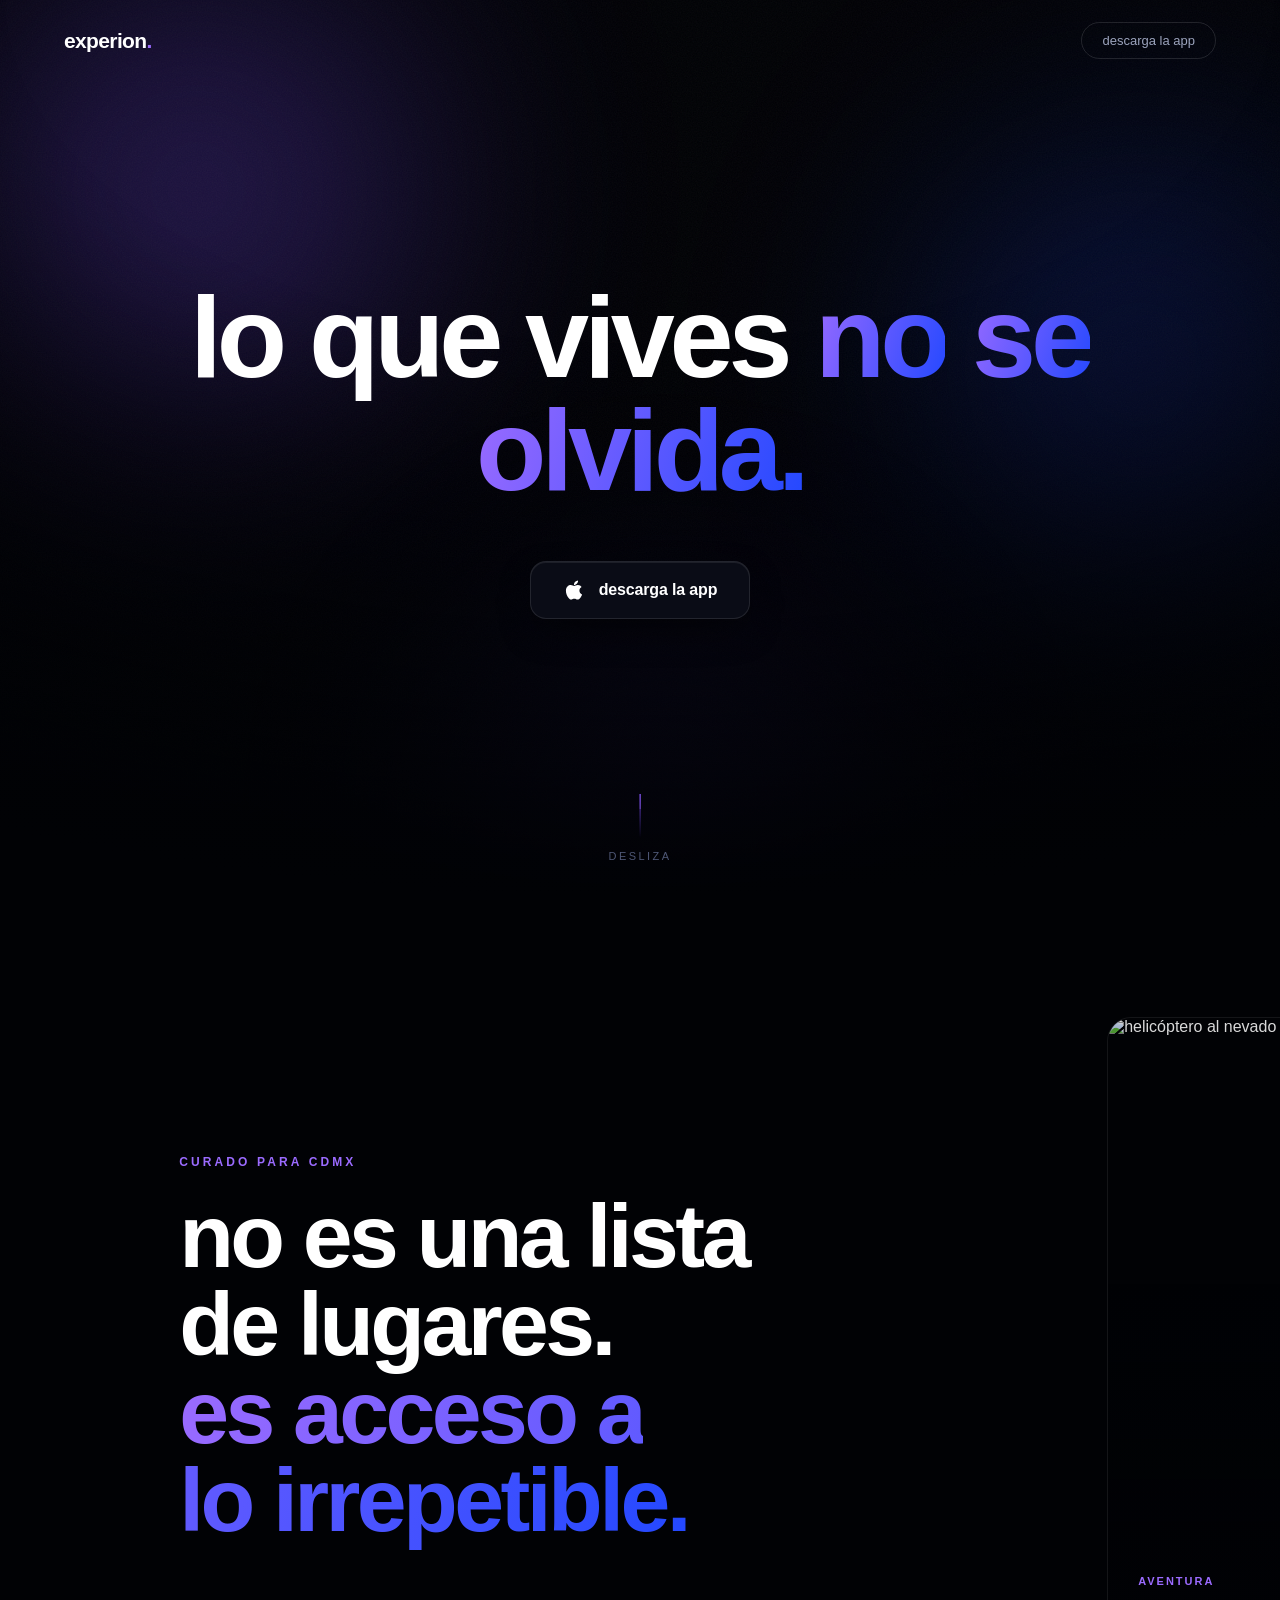
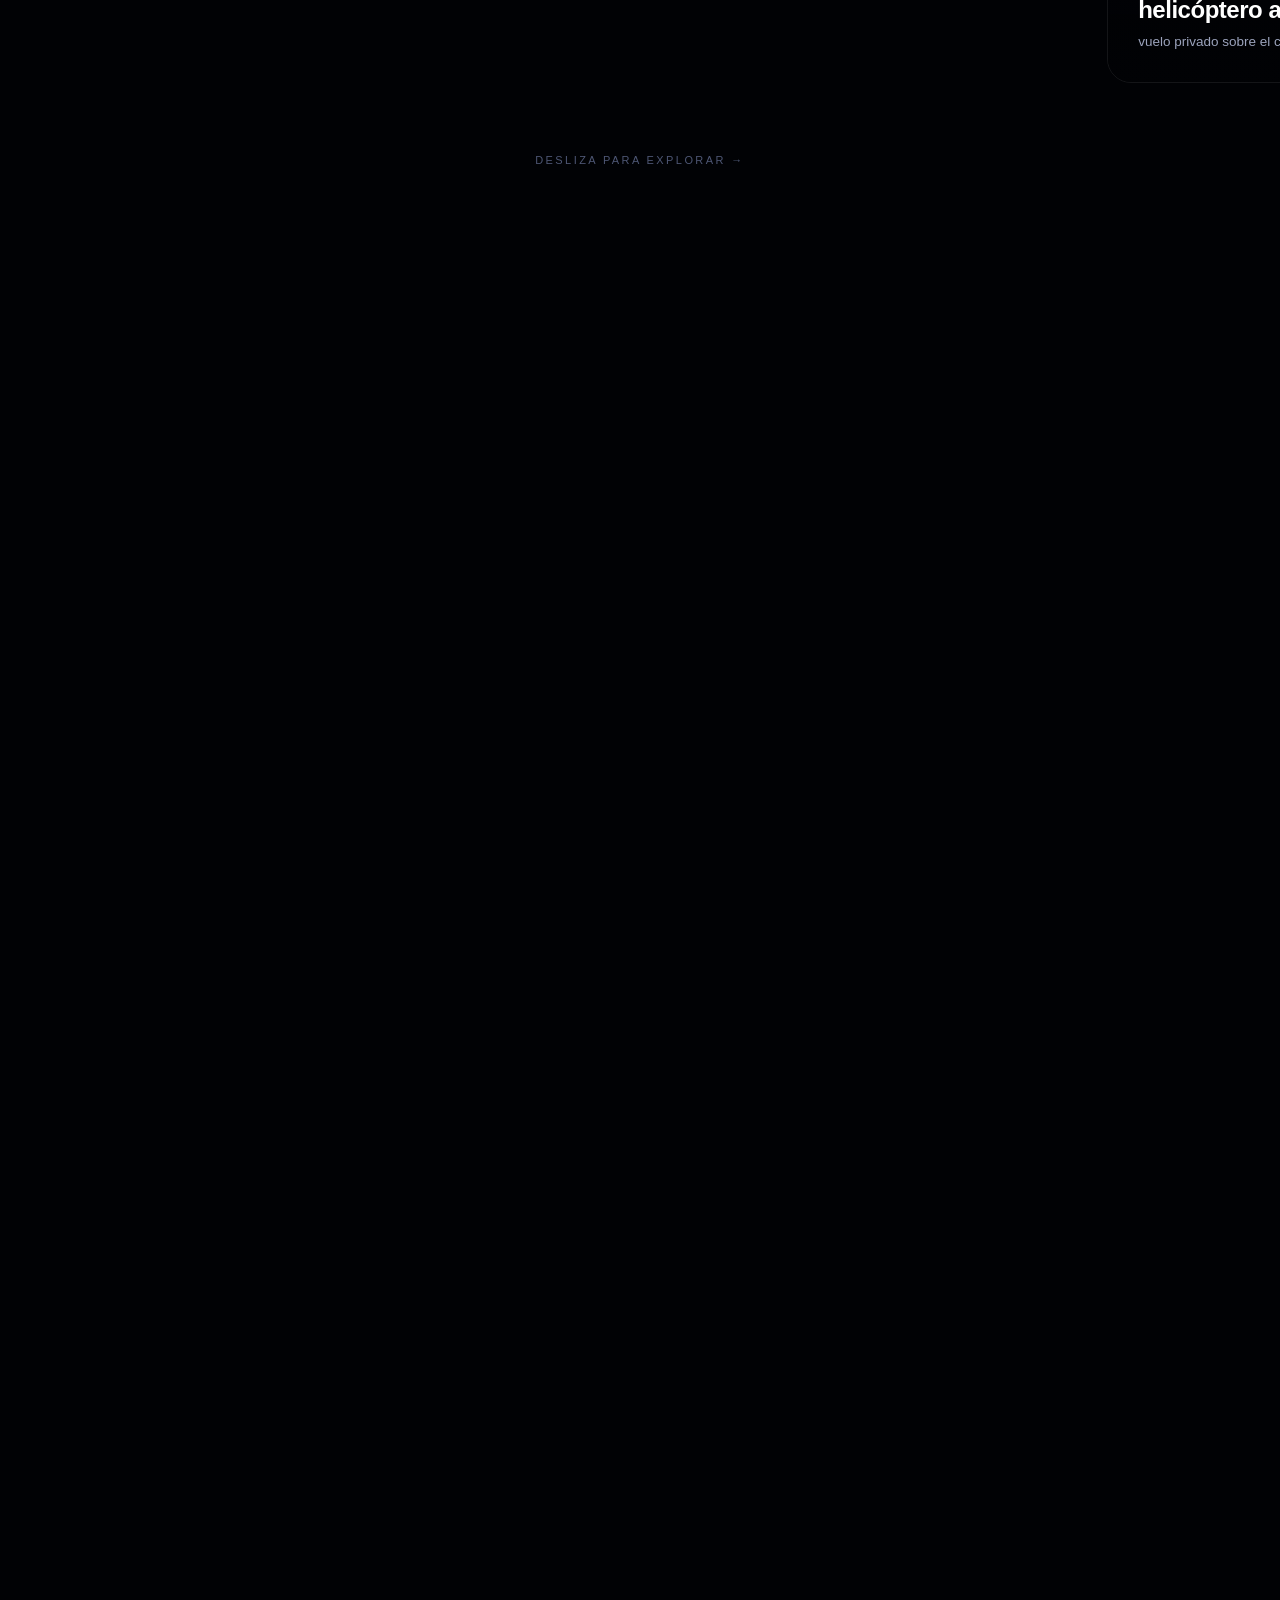
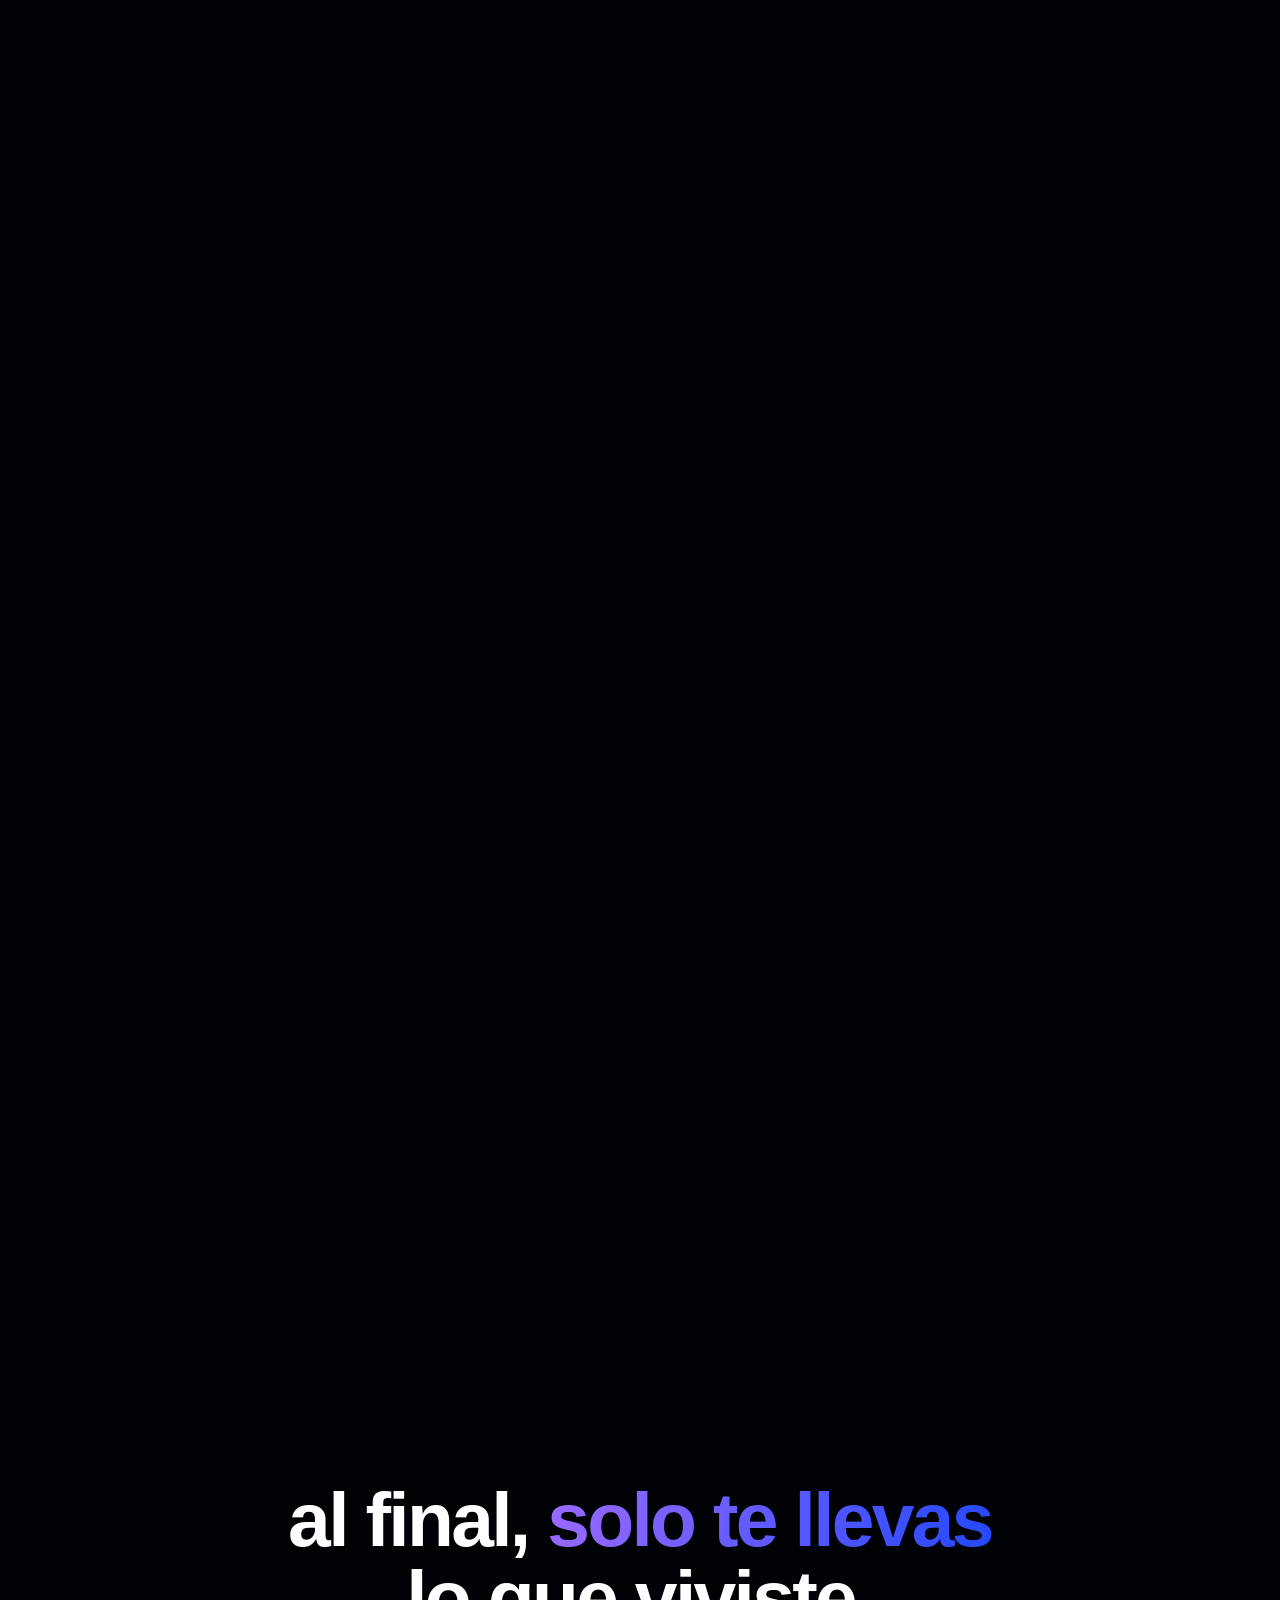
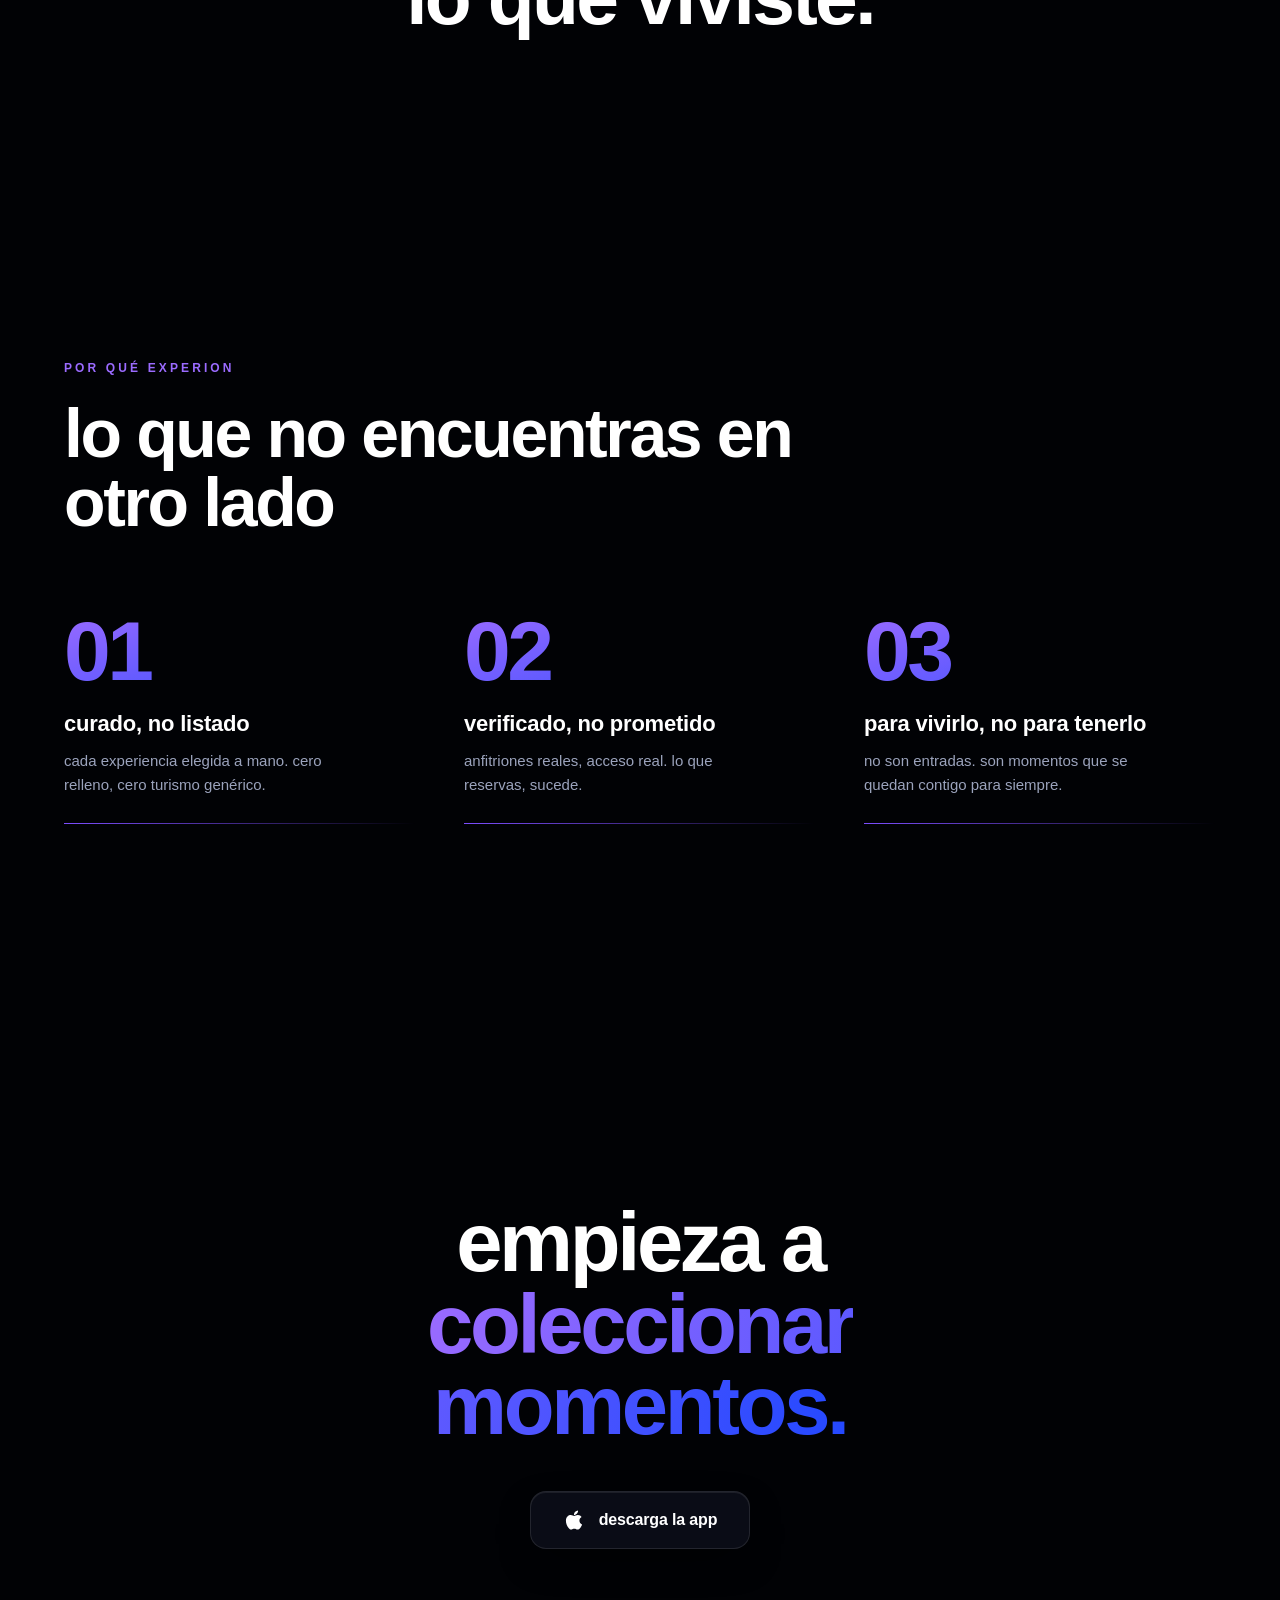
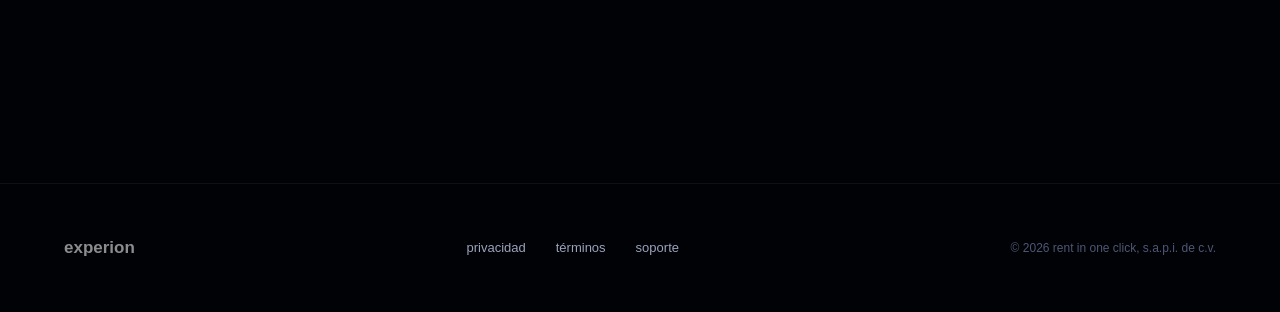
==== commit 54d1aa97: "fix(landing): quita el wordmark gigante de marca de agua en .final Cierre limpio: solo "empieza a co" ====
--- a/index.html
+++ b/index.html
@@ -109,7 +109,6 @@
 
 /* final */
 .final{position:relative;text-align:center;padding:clamp(140px,26vh,300px) clamp(20px,5vw,72px);overflow:hidden}
-.final .mega{position:absolute;left:50%;top:50%;transform:translate(-50%,-50%);font-family:var(--fd);font-weight:700;font-size:clamp(120px,30vw,460px);letter-spacing:-0.06em;color:rgba(255,255,255,0.022);white-space:nowrap;pointer-events:none;text-transform:lowercase}
 .final .in{position:relative;z-index:2}
 .final h2{font-family:var(--fd);font-weight:600;font-size:clamp(36px,6.5vw,92px);line-height:0.98;letter-spacing:-0.04em;text-transform:lowercase;margin-bottom:44px;max-width:14ch;margin-inline:auto}
 .final h2 .g{background:linear-gradient(108deg,var(--violet-br),var(--electric));-webkit-background-clip:text;background-clip:text;color:transparent}
@@ -218,7 +217,6 @@
 
 <!-- FINAL -->
 <section class="final" id="descarga">
-  <div class="mega" aria-hidden="true">experion</div>
   <div class="in">
     <h2 class="rv">empieza a <span class="g">coleccionar momentos.</span></h2>
     <div class="rv d1" style="display:inline-block">
